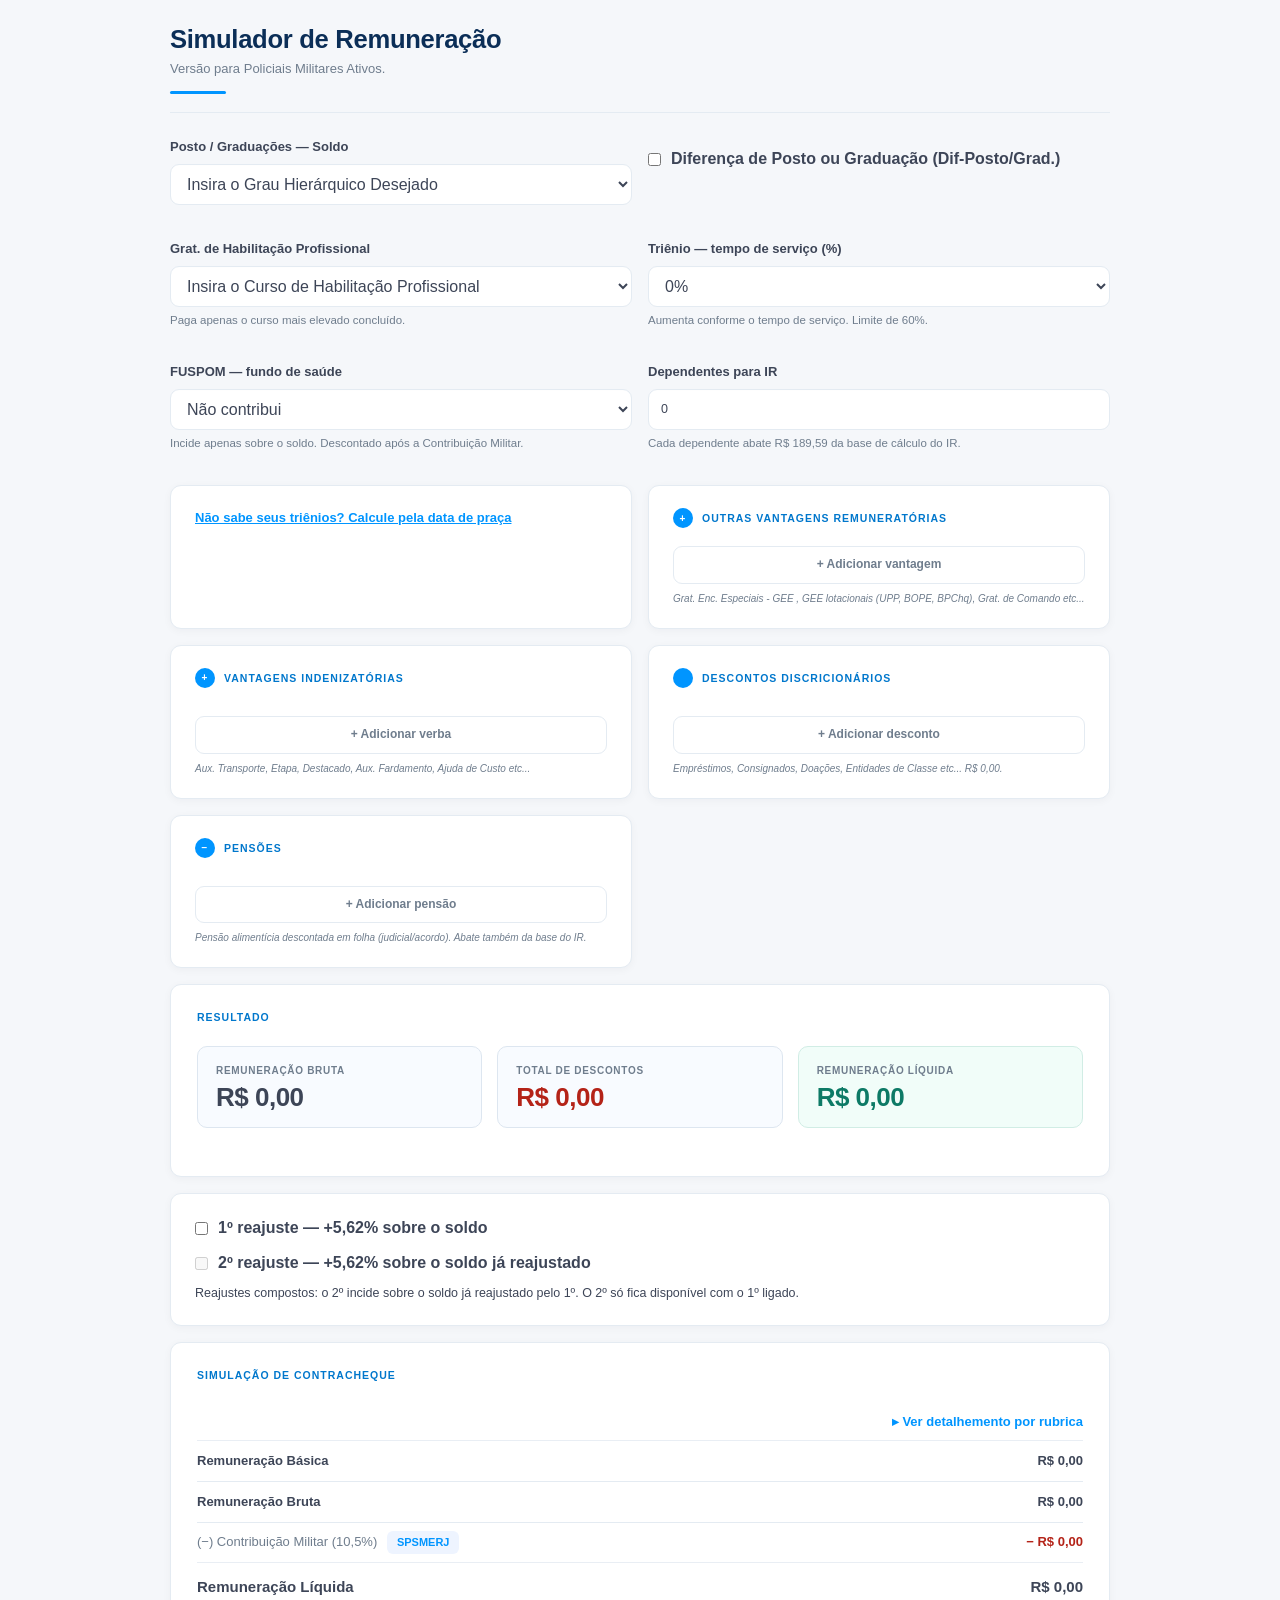
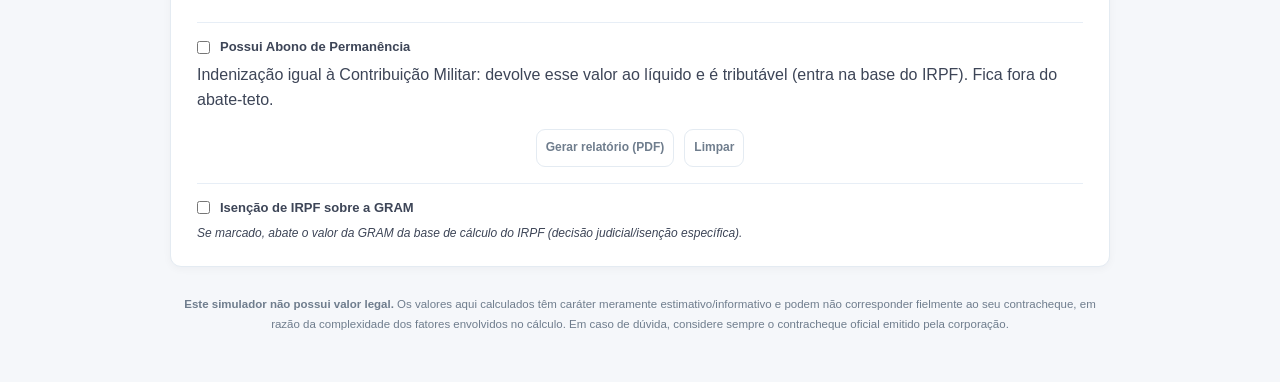
==== index.html @ 56e8c1b3 "Correções de robustez, restrição de patente por usuário, aviso legal e prévia de PDF - Termina a ise" ====
<!DOCTYPE html>
<html lang="pt-BR">

<head>
  <meta charset="UTF-8">
  <meta name="viewport" content="width=device-width, initial-scale=1.0">
  <link rel="stylesheet" href="calculadora_pmerj.css">
  <title>Simulador de Remuneração</title>
  <script src="calculadora_pmerj_v6.js" defer></script>
</head>

<body>
  <div class="wrap">
    <header>
      <div class="header-text">
        <div class="brasao"></div>
        <h1>Simulador de Remuneração</h1>
        <p>Versão para Policiais Militares Ativos.</p>
      </div>
    </header>
    <!-- ====================== CHAVES DE REAJUSTE ====================== -->
    <!-- Reajustes compostos sobre o soldo (no JS). Afetam todas as rubricas,
       pois todas derivam do soldo.
       1º = +5,62% | 2º = +5,62% sobre o já reajustado.
       Acumulado: 1,0562 × 1,0562 = 1,11556 -> +11,56%. -->
    <div class="card" style="margin-bottom:16px;">
      <label for="reajuste"
        style="display:flex; align-items:center; gap:10px; font-weight:700; cursor:pointer; margin:0;">
        <input type="checkbox" id="reajuste">
        1º reajuste — +5,62% sobre o soldo
      </label>
      <label for="reajuste2"
        style="display:flex; align-items:center; gap:10px; font-weight:700; cursor:pointer; margin:10px 0 0;">
        <input type="checkbox" id="reajuste2" disabled>
        2º reajuste — +5,62% sobre o soldo já reajustado
      </label>
      <div class="hint" style="margin-top:8px; font-size: 12.5px">Reajustes compostos: o 2º incide sobre o soldo já reajustado pelo 1º. O
        2º só fica disponível com o 1º ligado.</div>
    </div>


    <div class="grid">


      <!-- ============ CARD 1 — POSTO / GRADUAÇÃO (DEFINIDO) ============ -->
      <div class="field">
        <label for="posto">Posto / Graduações — Soldo</label>
        <select id="posto">

          <option value="3270.73" data-gret="192.5"> Cel PM </option>
          <option value="2943.65" data-gret="192.5">Ten Cel PM </option>
          <option value="2649.28" data-gret="192.5">Maj PM </option>
          <option value="2384.35" data-gret="150">Cap PM </option>
          <option value="2145.60" data-gret="150">1º Ten PM </option>
          <option value="1929.73" data-gret="150">2º Ten PM </option>
          <option value="1736.76" data-gret="150">Asp Of PM </option>
          <option value="1141.49" data-gret="122.5">Cad PM </option>
          <option value="1736.76" data-gret="150">Sub Ten PM</option>
          <option value="1596.12" data-gret="150">1º Sgt PM </option>
          <option value="1448.94" data-gret="150">2º Sgt PM </option>
          <option value="1318.11" data-gret="150">3º Sgt PM </option>
          <option value="1141.49" data-gret="150">Cb PM </option>
          <option value="991.03" data-gret="150">Sd PM </option>
          <option value="817.67" data-gret="122.5">Aluno CFP </option>
          <option value="0" selected> Insira o Grau Hierárquico Desejado </option>
        </select>
      </div>

      <!-- GHP — Gratificação de Habilitação Profissional
           Quem escolhe é o usuário (curso mais elevado concluído).
           value = % sobre o soldo  |  cálculo no JS: soldo * value / 100 -> LINHA no resultado -->

      <div class="field">
        <label for="habilitacao"> Grat. de Habilitação Profissional </label>
        <select name="" id="habilitacao">
          <option value="160">160% - CCEM — Curso de Comando e Estado-Maior</option>
          <option value="110">110% - CAO / CAS — Curso de Aperfeiçoamento de Oficiais / Sargentos</option>
          <option value="85">85% - CE - Curso de Especialização ou Equivalente</option>
          <option value="80">80% - CFO / CFS — Curso de Formação de Oficiais / Sargentos</option>
          <option value="75">75% - CFP — Curso de Formação de Praça</option>
          <option value="0" selected> Insira o Curso de Habilitação Profissional </option>
        </select>
        <div class="hint">Paga apenas o curso mais elevado concluído.</div>
      </div>
      <!-- ============ CARD AUXILIAR — TRIÊNIOS PELA DATA DE PRAÇA ============ -->
      <!-- Helper: usuário informa a data de praça; o JS conta os triênios.
         triênios = Math.floor( (hoje - data_praca) em dias / 1095 )   (1095 = 3 anos, sem bissexto)
         percentual = (a confirmar) 1º triênio 10%, +5% por triênio, teto 60%
         comportamento ao calcular: preencher #trienio automaticamente OU só informar? (a confirmar)
         Nota de estilo: input[type=date] não está no CSS compartilhado (que só cobre number/select),
         então pode aparecer com visual padrão do navegador — ajuste de estilo fica para depois. -->
      <div class="field">
        <label for="trienio">Triênio — tempo de serviço (%)</label>
        <select id="trienio">
          <option value="0" selected>0%</option>
          <option value="10">10%</option>
          <option value="15">15%</option>
          <option value="20">20%</option>
          <option value="25">25%</option>
          <option value="30">30%</option>
          <option value="35">35%</option>
          <option value="40">40%</option>
          <option value="45">45%</option>
          <option value="50">50%</option>
          <option value="55">55%</option>
          <option value="60">60%</option>
        </select>
        <div class="hint">Aumenta conforme o tempo de serviço. Limite de 60%.</div>
      </div>

      <!-- Card recolhível (<details>): nasce fechado para dar mais respiro à página;
         clicar no <summary> expande. Os id internos não mudaram. -->
      <!-- FUSPOM — fundo de saúde (escolhido pelo usuário). DESCONTO.
           value = % | base = SOMENTE o soldo
           cálculo no JS: soldo * value / 100 -> LINHA de desconto (após Contrib. Militar) -->
      <div class="field">
        <label for="fuspom">FUSPOM — fundo de saúde</label>
        <select id="fuspom">
          <option value="0" selected>Não contribui</option>
          <option value="10">10%</option>
          <option value="11">11%</option>
          <option value="12">12%</option>
          <option value="13">13%</option>
          <option value="14">14%</option>
          <option value="15">15%</option>
          <option value="16">16%</option>
          <option value="17">17%</option>
          <option value="18">18%</option>
        </select>
        <div class="hint">Incide apenas sobre o soldo. Descontado após a Contribuição Militar.</div>
      </div>

      <!-- DEPENDENTES (IR) — controle próprio, perto do FUSPOM.
           Cada dependente abate R$ 189,59 do Rendimento Tributável. -->
      <div class="field">
        <label for="dependentes">Dependentes para IR</label>
        <input type="number" id="dependentes" value="0" min="0" step="1" inputmode="numeric">
        <div class="hint">Cada dependente abate R$ 189,59 da base de cálculo do IR.</div>
      </div>


      <!-- CALCULANDO OS TRIENIOS ATRAVÉS DA DATA DE PRAÇA . -->
      <!-- ------------------------------------------------------ -->
      <!-- ------------------------------------------------------ -->

      <details class="card">
        <summary style="cursor:pointer; color:var(--acento); font-weight:800; font-size:13px; text-decoration: underline">Não sabe seus triênios?
          Calcule pela data de praça</summary>
        <div style="margin-top:18px;">
          <div class="field">
            <label for="data-praca"> Data de praça: </label>
            <input type="date" id="data-praca"> <span class="hint" style="flex:1;">mês / dia / ano</span>
            <div class="hint"> Data de Ingresso na corporação.</div>
          </div>

          <button type="button" class="cen-btn" id="btn-trienios" style="width:100%; margin-bottom:18px;">Calcular
            triênios</button>
          <div class="field">
            <label>Resultado</label>
            <div class="slider-row">
              <span class="hint" style="flex:1;">Triênios completos / Percentual sugerido</span>
              <span class="slider-val" id="trienios-count">—</span>
              <span class="slider-val" id="trienios-pct">—</span>
            </div>
          </div>
        </div>
      </details>

      <!-- ============ CARD — OUTRAS VANTAGENS REMUNERATÓRIAS (até 5) ============ -->
      <!-- TRIBUTÁVEIS: somam à Rem. Básica para formar a Rem. Bruta. -->

      <div class="card">
        <h2><span class="num">+</span> Outras vantagens remuneratórias</h2>
        <div id="vant-lista"><!-- campos adicionados aqui (máx. 5) --></div>
        <button type="button" class="cen-btn" id="btn-add-vant" style="width:100%;">+ Adicionar vantagem
        </button>
        <div class="hint hint-exp"> Grat. Enc. Especiais - GEE , GEE lotacionais (UPP, BOPE, BPChq), Grat. de Comando
          etc...</div>
      </div>


      <!-- ============ CARD — VERBAS INDENIZATÓRIAS (até 5) ============ -->
      <!-- NÃO TRIBUTÁVEIS: entram na Rem. Bruta, mas saem do Rendimento Tributável. -->
      <div class="card">
        <h2><span class="num">+</span> Vantagens Indenizatórias</h2>
        <div id="vind-lista"><!-- campos (máx. 5) --></div>
        <button type="button" class="cen-btn" id="btn-add-vind" style="width:100%; margin-top:10px;">+ Adicionar
          verba</button>

        <div class="hint hint-exp"> Aux. Transporte, Etapa, Destacado, Aux. Fardamento, Ajuda de Custo etc...</div>
      </div>

      <!-- ============ CARD — DESCONTOS DISCRICIONÁRIOS (até 5) ============ -->
      <!-- O usuário adiciona campos (máx. 5). Cada um é um valor livre em R$.
         A SOMA de todos é limitada a 40% da Remuneração Básica (teto dinâmico).
         No JS: somaDisc = soma dos campos; desconto = min(somaDisc, 40% Rem.Básica).
         Campos criados/removidos dinamicamente; o cálculo lê todos pela classe .desc-disc-input. -->
      <div class="card">
        <h2><span class="num"></span> Descontos discricionários</h2>
        <div id="desc-disc-lista"><!-- campos adicionados aqui (máx. 5) --></div>
        <button type="button" class="cen-btn" id="btn-add-desc" style="width:100%; margin-top: 10px;">+ Adicionar
          desconto</button>
        <div class="hint hint-exp"> Empréstimos, Consignados, Doações, Entidades de Classe etc... <span
            id="desc-disc-max">R$ 0,00</span>.
        </div>
        <div class="hint" id="desc-disc-aviso" style="display:none; color:var(--vermelho); font-weight:600;">Soma
          acima
          do limite — considerado o máximo permitido.</div>
      </div>

      <!-- ============ CARD — PENSÕES (até 5) ============ -->
      <!-- Desconto. Reduz o líquido E abate da Base de Cálculo do IR.
           Campos dinâmicos lidos pela classe .pensao-input. -->
      <div class="card">
        <h2><span class="num">−</span> Pensões</h2>
        <div id="pensao-lista"><!-- campos adicionados aqui (máx. 5) --></div>
        <button type="button" class="cen-btn" id="btn-add-pensao" style="width:100%; margin-top:10px;">+ Adicionar
          pensão</button>
        <div class="hint hint-exp" style="margin-top:8px;">Pensão alimentícia descontada em folha (judicial/acordo).
          Abate também da base do IR.</div>
      </div>

      <!-- ============ CARD DE RESULTADO ============ -->
      <div class="card result-card">
        <h2> Resultado </h2>
        <div class="big-nums">
          <div class="big-num">
            <div class="lbl">Remuneração Bruta</div>
            <div class="val" id="r-rem-bruta">R$&nbsp;0,00</div>
          </div>
          <div class="big-num">
            <div class="lbl">Total de descontos</div>
            <div class="val" id="r-desc" style="color: var(--vermelho);">R$&nbsp;0,00</div>
          </div>
          <div class="big-num destaque">
            <div class="lbl">Remuneração Líquida</div>
            <div class="val" id="r-liquido">R$&nbsp;0,00</div>
          </div>
        </div>


      </div>

      <!-- DETALHAMENTO (table.breakdown) — "contracheque": rubricas e valores.
           Descontos, auxílios e líquido entram aqui nas próximas etapas. -->
      <div class="card result-card">
        <h2> Simulação de Contracheque </h2>
        <table class="breakdown">
          <tbody>
            <tr id="comp-toggle" style="cursor:pointer;">
              <td colspan="2" class="lbl-cell" style="color:var(--acento); font-weight:700;">
                <span id="comp-arrow">▸</span> Ver detalhemento por rubrica
              </td>
            </tr>
            <tr class="comp-row" style="display:none;">
              <td class="lbl-cell">Soldo base</td>
              <td id="t-soldo">R$&nbsp;0,00</td>
            </tr>
            <tr class="comp-row" style="display:none;">
              <td class="lbl-cell">GRET (<span id="t-gret-p">150</span>%)</td>
              <td class="pos" id="t-gret">+ R$&nbsp;0,00</td>
            </tr>
            <tr class="comp-row" style="display:none;">
              <td class="lbl-cell">GHP — Habilitação (<span id="t-ghp-p">75</span>%)</td>
              <td class="pos" id="t-ghp">+ R$&nbsp;0,00</td>
            </tr>
            <tr class="comp-row" style="display:none;">
              <td class="lbl-cell">GRAM — Risco (62,5%)</td>
              <td class="pos" id="t-gram">+ R$&nbsp;0,00</td>
            </tr>
            <tr class="comp-row" style="display:none;">
              <td class="lbl-cell">Triênio (<span id="t-tri-p">0</span>%)</td>
              <td class="pos" id="t-trienio">+ R$&nbsp;0,00</td>
            </tr>



            <tr class="subtotal">
              <td>Remuneração Básica</td>
              <td id="t-rem-basica">R$&nbsp;0,00</td>
            </tr>
            <tr>
              <td class="lbl-cell">(+) Outras vantagens remuneratórias</td>
              <td class="pos" id="t-vant">+ R$&nbsp;0,00</td>
            </tr>
            <tr>
              <td class="lbl-cell">(+) Verbas indenizatórias <span class="badge-aux">não tributável</span></td>
              <td class="pos" id="t-vind">+ R$&nbsp;0,00</td>
            </tr>
            <tr class="subtotal">
              <td>Remuneração Bruta</td>
              <td id="t-rem-bruta">R$&nbsp;0,00</td>
            </tr>
            <tr>
              <td class="lbl-cell">(−) Contribuição Militar (10,5%) <span class="badge-aux"> SPSMERJ </span></td>
              <td class="neg" id="t-contrib">− R$&nbsp;0,00</td>
            </tr>
            <tr>
              <td class="lbl-cell">(−) Descontos discricionários <span class="badge-aux"></span>
              </td>
              <td class="neg" id="t-desc-disc">− R$&nbsp;0,00</td>
            </tr>
            <tr>
              <td class="lbl-cell">(−) Pensões <span class="badge-aux">judicial/acordo</span></td>
              <td class="neg" id="t-pensao">− R$&nbsp;0,00</td>
            </tr>
            <tr>
              <td class="lbl-cell">(−) Imposto de Renda Retido na Fonte <span class="badge-aux">simulação</span></td>
              <td class="neg" id="t-irrf">− R$&nbsp;0,00</td>
            </tr>
            <tr class="final">
              <td>Remuneração Líquida</td>
              <td id="t-liquido">R$&nbsp;0,00</td>
            </tr>
          </tbody>
        </table>
      </div>
    </div>
    <!-- Rodapé informativo / aviso -->
    <p class="footer-note"><strong>Este simulador não possui valor legal.</strong> Os valores aqui calculados têm
      caráter meramente estimativo/informativo e podem não corresponder fielmente ao seu contracheque, em razão da
      complexidade dos fatores envolvidos no cálculo. Em caso de dúvida, considere sempre o contracheque oficial
      emitido pela corporação.</p>
</body>

</html>
---- calculadora_pmerj.css ----
:root {
    --page-bg: #f5f7fa;
    --surface: #ffffff;
    --surface-soft: #f0f3f8;
    --surface-muted: #f8fafc;
    --text: #3d4557;
    --text-soft: #6f7d8d;
    --border: #e4ebf2;
        --primary: #0095FF;
    --primary-strong: #0077CC;
    /* Azul-marinho escuro do título/menu do site — usado nos cabeçalhos das páginas */
    --heading: #0b2e57;
    --heading-veterano: #7a1420;
    --success: #0d7a66;
    --danger: #b42318;
    --vermelho: #b42318;
    --acento: var(--primary);
    --borda: var(--border);
    --texto: var(--text);
    --fundo: var(--page-bg);
    --shadow-soft: 0 2px 8px rgba(15, 23, 42, 0.04);
    --shadow-active: 0 6px 16px rgba(30, 136, 229, 0.1);
    --radius-card: 11px;
    --radius-icon: 15px;
    --transition: all 0.2s cubic-bezier(0.4, 0, 0.2, 1);
  }

  * { margin: 0; padding: 0; box-sizing: border-box; }
  body {
    font-family: -apple-system, 'Segoe UI', 'Roboto', 'Helvetica Neue', sans-serif;
    background: var(--page-bg);
    color: var(--text);
    line-height: 1.55;
    padding: 24px 16px 48px;
    min-height: 100vh;
  }
  .veteranos {
    background: var(--page-bg);
  }
  .wrap { max-width: 940px; margin: 0 auto; }
  .header-text {
    position: relative;
    z-index: 1;
  }
  header {
    background: transparent;
    color: var(--heading);
    border-radius: 0;
    padding: 0 0 18px;
    margin-bottom: 24px;
    box-shadow: none;
    position: relative;
    border: none;
    border-bottom: 1px solid var(--border);
  }
  /* Página de veteranos: mesmo padrão, com um leve tom vinho no título/risco
     para diferenciar de "ativos" (sem recriar o banner grande) */
  .veterano {
    background: transparent;
  }
  .veterano h1 { color: var(--heading-veterano); }
  .veterano .header-text::after { background: var(--heading-veterano); }
  .brasao {
    display: none;
  }
  .header-text {
    position: relative;
    z-index: 1;
    display: flex;
    flex-direction: column;
    align-items: flex-start;
    gap: 4px;
  }
  .header-text::after {
    content: "";
    display: block;
    width: 56px;
    height: 3px;
    background: var(--primary);
    border-radius: 2px;
    margin-top: 8px;
    order: 3;
  }
  header h1 { font-size: clamp(1.55rem, 2vw, 2.1rem); font-weight: 800; letter-spacing: -0.3px; margin: 0; line-height: 1.2; color: var(--heading); }
  header p { font-size: 13px; color: var(--text-soft); opacity: 1; margin: 0; }
  .grid { display: grid; grid-template-columns: 1fr 1fr; gap: 16px; }
  .field,
  .card,
  details.card {
    min-width: 0;
  }
  @media (max-width: 720px) {
    body { padding: 20px 12px 40px; }
    .wrap { max-width: 100%; }
    .grid { grid-template-columns: 1fr; gap: 14px; }
    header { padding: 0 0 16px; margin-bottom: 20px; }
    .card { padding: 20px 18px; }
    .big-nums { grid-template-columns: 1fr; gap: 12px; }
    .field label,
    .field .hint,
    .card h2,
    select,
    input,
    button,
    summary,
    .money-row input {
      word-break: break-word;
      overflow-wrap: anywhere;
    }
  }
  @media (max-width: 480px) {
    body { padding: 16px 10px 32px; }
    .wrap { max-width: 100%; }
    header { padding: 0 0 14px; }
    .card { padding: 18px 14px; }
    .result-card { padding: 20px 16px; }
    .big-num .val { font-size: 20px; }
    .grid { gap: 12px; }
    .field { margin-bottom: 16px; }
    .slider-row { gap: 8px; }
    .slider-val { min-width: 42px; font-size: 13px; }
    .cen-btn { padding: 11px 8px; }
  }
  .card {
    background: var(--surface);
    border: 1px solid var(--border);
    border-radius: var(--radius-card);
    padding: 22px 24px;
    box-shadow: var(--shadow-soft);
    transition: var(--transition);
  }

  .card:hover {
    box-shadow: 0 6px 16px rgba(30, 136, 229, 0.06);
    border-color: rgba(30, 136, 229, 0.15);
  }

  .card h2 {
    font-size: 10.5px;
    text-transform: uppercase;
    letter-spacing: 1px;
    color: var(--primary-strong);
    font-weight: 800;
    margin-bottom: 18px;
    display: flex;
    align-items: center;
    gap: 9px;
  }
  .card h2 .num {
    background: var(--primary);
    color: #fff;
    width: 20px;
    height: 20px;
    border-radius: 50%;
    display: inline-flex;
    align-items: center;
    justify-content: center;
    font-size: 10px;
    font-weight: 800;
    flex-shrink: 0;
  }
  .hint-exp{
    font-size: 10px;
    font-style: italic;
    color: var(--text-soft);
    margin-top: 8px;
    line-height: 1.4;
  }
  .field { margin-bottom: 18px; }
  .field:last-child { margin-bottom: 0; }
  .field label { display: block; font-size: 13px; font-weight: 600; color: var(--text); margin-bottom: 7px; }
  .field .hint { font-size: 11.5px; color: var(--text-soft); font-weight: 400; margin-top: 5px; line-height: 1.4; }
  .classes { display: flex; flex-direction: column; gap: 8px; }
  .classe-opt {
    border: 1px solid var(--border);
    border-radius: 10px;
    padding: 12px 14px;
    cursor: pointer;
    display: flex;
    justify-content: space-between;
    align-items: center;
    transition: var(--transition);
    background: var(--surface-soft);
  }
  .classe-opt:hover { border-color: var(--primary); transform: translateY(-1px); box-shadow: 0 2px 8px rgba(30, 136, 229, 0.06); }
  .classe-opt.sel { border-color: var(--primary); background: #eef4ff; box-shadow: 0 2px 8px rgba(30, 136, 229, 0.08); }
  .classe-opt .nome { font-size: 13px; font-weight: 700; color: var(--text); }
  .classe-opt .val { font-size: 13px; color: var(--text-soft); font-variant-numeric: tabular-nums; }
  .classe-opt.sel .val { color: var(--primary); font-weight: 700; }
  .slider-row { display: flex; align-items: center; gap: 14px; }
  input[type=range] { flex: 1; accent-color: var(--primary); height: 4px; cursor: pointer; }
  .slider-val {
    min-width: 56px;
    text-align: center;
    font-size: 15px;
    font-weight: 800;
    color: var(--primary-strong);
    font-variant-numeric: tabular-nums;
    background: #eef4ff;
    border-radius: 8px;
    padding: 5px 0;
    letter-spacing: -0.2px;
  }
  input[type=number], select, input[type=date] {
    width: 100%;
    padding: 10px 12px;
    border: 1px solid var(--border);
    border-radius: 9px;
    font-size: 12.5px;
    font-family: inherit;
    background: #fff;
    color: var(--text);
    transition: var(--transition);
    box-shadow: inset 0 0.5px 1px rgba(15, 23, 42, 0.01);
    line-height: 1.5;
  }
  input[type=number]:focus, select:focus, input[type=date]:focus {
    outline: none;
    border-color: var(--primary);
    box-shadow: 0 0 0 2.5px rgba(30, 136, 229, 0.06);
  }
  input, select, button, summary {
    font: inherit;
  }
  summary {
    list-style: none;
  }
  summary::-webkit-details-marker {
    display: none;
  }
  .result-card {
    grid-column: 1 / -1;
    background: var(--surface);
    color: var(--text);
    border: 1px solid var(--border);
    box-shadow: var(--shadow-soft);
    padding: 24px 26px;
    border-radius: var(--radius-card);
  }
  .result-card h2 { color: var(--primary-strong); margin-bottom: 20px; }
  .big-nums { display: grid; grid-template-columns: 1fr 1fr 1fr; gap: 15px; margin-bottom: 24px; }
  @media (max-width: 720px) { .big-nums { grid-template-columns: 1fr; gap: 12px; } }
  .big-num { background: #f8fbff; border: 1px solid #dde6f0; border-radius: 10px; padding: 16px 18px; }
  .big-num .lbl { font-size: 10px; text-transform: uppercase; letter-spacing: 0.7px; color: var(--text-soft); margin-bottom: 6px; font-weight: 600; }
  .big-num .val { font-size: 26px; font-weight: 800; font-variant-numeric: tabular-nums; letter-spacing: -0.5px; color: var(--text); line-height: 1.05; }
  .big-num.destaque { background: #f1fdf9; border-color: #d1ede5; }
  .big-num.destaque .val { color: var(--success); }
  table.breakdown { width: 100%; border-collapse: collapse; font-size: 13px; }
  table.breakdown td { padding: 8px 0; border-bottom: 1px solid #e9eef4; font-variant-numeric: tabular-nums; color: var(--text); }
  table.breakdown td:last-child { text-align: right; font-weight: 700; }
  table.breakdown td.lbl-cell { color: var(--text-soft); font-weight: 500; }
  table.breakdown tr.subtotal td { font-weight: 800; border-bottom: 1.5px solid var(--border); padding-top: 10px; padding-bottom: 10px; }
  table.breakdown tr.final td { border-bottom: none; padding-top: 12px; font-size: 15px; font-weight: 800; }
  table.breakdown .pos { color: var(--success); font-weight: 700; }
  table.breakdown .neg { color: var(--danger); font-weight: 700; }
  .nota {
    background: #fafaf7;
    border: 1px solid #ebe5d5;
    border-left: 3px solid #d4a72c;
    border-radius: 9px;
    padding: 12px 14px;
    font-size: 12px;
    color: #6b5910;
    line-height: 1.5;
    margin-top: 16px;
  }
  .footer-note { text-align: center; font-size: 11.5px; color: var(--text-soft); margin-top: 28px; line-height: 1.7; }
  .badge-aux { display:inline-block; font-size:11px; background:#eef4ff; color:var(--primary); padding:3px 10px; border-radius:6px; margin-left:6px; vertical-align:middle; font-weight: 600; }
  .cenarios { display: flex; gap: 8px; }
  .cen-btn {
    flex: 1; padding: 10px 9px; border: 1px solid var(--border); border-radius: 9px;
    background: #fff; color: var(--text-soft); font-size: 12px; font-weight: 700;
    cursor: pointer; font-family: inherit; transition: var(--transition); line-height: 1.3;
  }
  .cen-btn:hover {
    border-color: var(--primary);
    color: var(--primary);
    box-shadow: 0 2px 6px rgba(30, 136, 229, 0.06);
    background: #f9fbff;
  }
  .cen-btn.sel { border-color: var(--primary); background: #eef4ff; color: var(--primary); box-shadow: 0 2px 6px rgba(30, 136, 229, 0.06); }
  .section-title {
    margin: 20px 0 14px;
    padding-top: 16px;
    border-top: 1px solid #e9eef4;
    font-size: 10.5px;
    text-transform: uppercase;
    letter-spacing: 0.8px;
    color: var(--primary);
    font-weight: 800;
  }
  .money-row {
    display: grid;
    grid-template-columns: auto 1fr;
    align-items: center;
    border: 1px solid var(--border);
    border-radius: 9px;
    background: var(--surface-soft);
    overflow: hidden;
    transition: border-color 0.15s, box-shadow 0.15s, background 0.15s;
  }
  .money-row:focus-within {
    border-color: var(--primary);
    background: #fff;
    box-shadow: 0 0 0 2px rgba(30, 136, 229, 0.06);
  }
  .money-prefix {
    height: 100%;
    min-width: 44px;
    display: inline-flex;
    align-items: center;
    justify-content: center;
    border-right: 1px solid var(--border);
    color: var(--text-soft);
    font-size: 12.5px;
    font-weight: 800;
    background: #f0f4f9;
  }
  .money-row input {
    width: 100%;
    border: none;
    border-radius: 0;
    background: transparent;
    padding: 11px 14px;
    font-size: 14px;
    font-weight: 800;
    color: var(--text);
    font-variant-numeric: tabular-nums;
    letter-spacing: -0.2px;
  }
  .money-row input:focus { outline: none; box-shadow: none; }
  .aux-grid { display: grid; grid-template-columns: 1fr 1fr; gap: 12px; }
  @media (max-width: 720px) {
    .aux-grid { grid-template-columns: 1fr; }
  }
  .diff-panel {
    display: flex; justify-content: space-between; align-items: center;
    background: #f3f8ff; border: 1px solid #dbe5f0;
    border-radius: 10px; padding: 14px 18px; margin-bottom: 20px;
  }
  @media (max-width: 480px) {
    .diff-panel {
      display: grid;
      grid-template-columns: 1fr;
      gap: 10px;
      text-align: left;
    }
    .diff-right { text-align: left; }
  }
  .diff-panel.zero { background: #f5f7fb; border-color: #d8e0ea; }
  .diff-lbl { display: block; font-size: 11px; text-transform: uppercase; letter-spacing: 0.6px; color: var(--text-soft); font-weight: 600; }
  .diff-sub { display: block; font-size: 12px; color: var(--text-soft); margin-top: 2px; }
  .diff-right { text-align: right; }
  .diff-val { display: block; font-size: 22px; font-weight: 800; color: var(--success); font-variant-numeric: tabular-nums; letter-spacing: -0.3px; }
  .diff-panel.zero .diff-val { color: var(--text-soft); }
  .diff-pct { display: block; font-size: 12px; font-weight: 700; color: var(--success); opacity: 0.85; }
  .diff-panel.zero .diff-pct { color: var(--text-soft); }
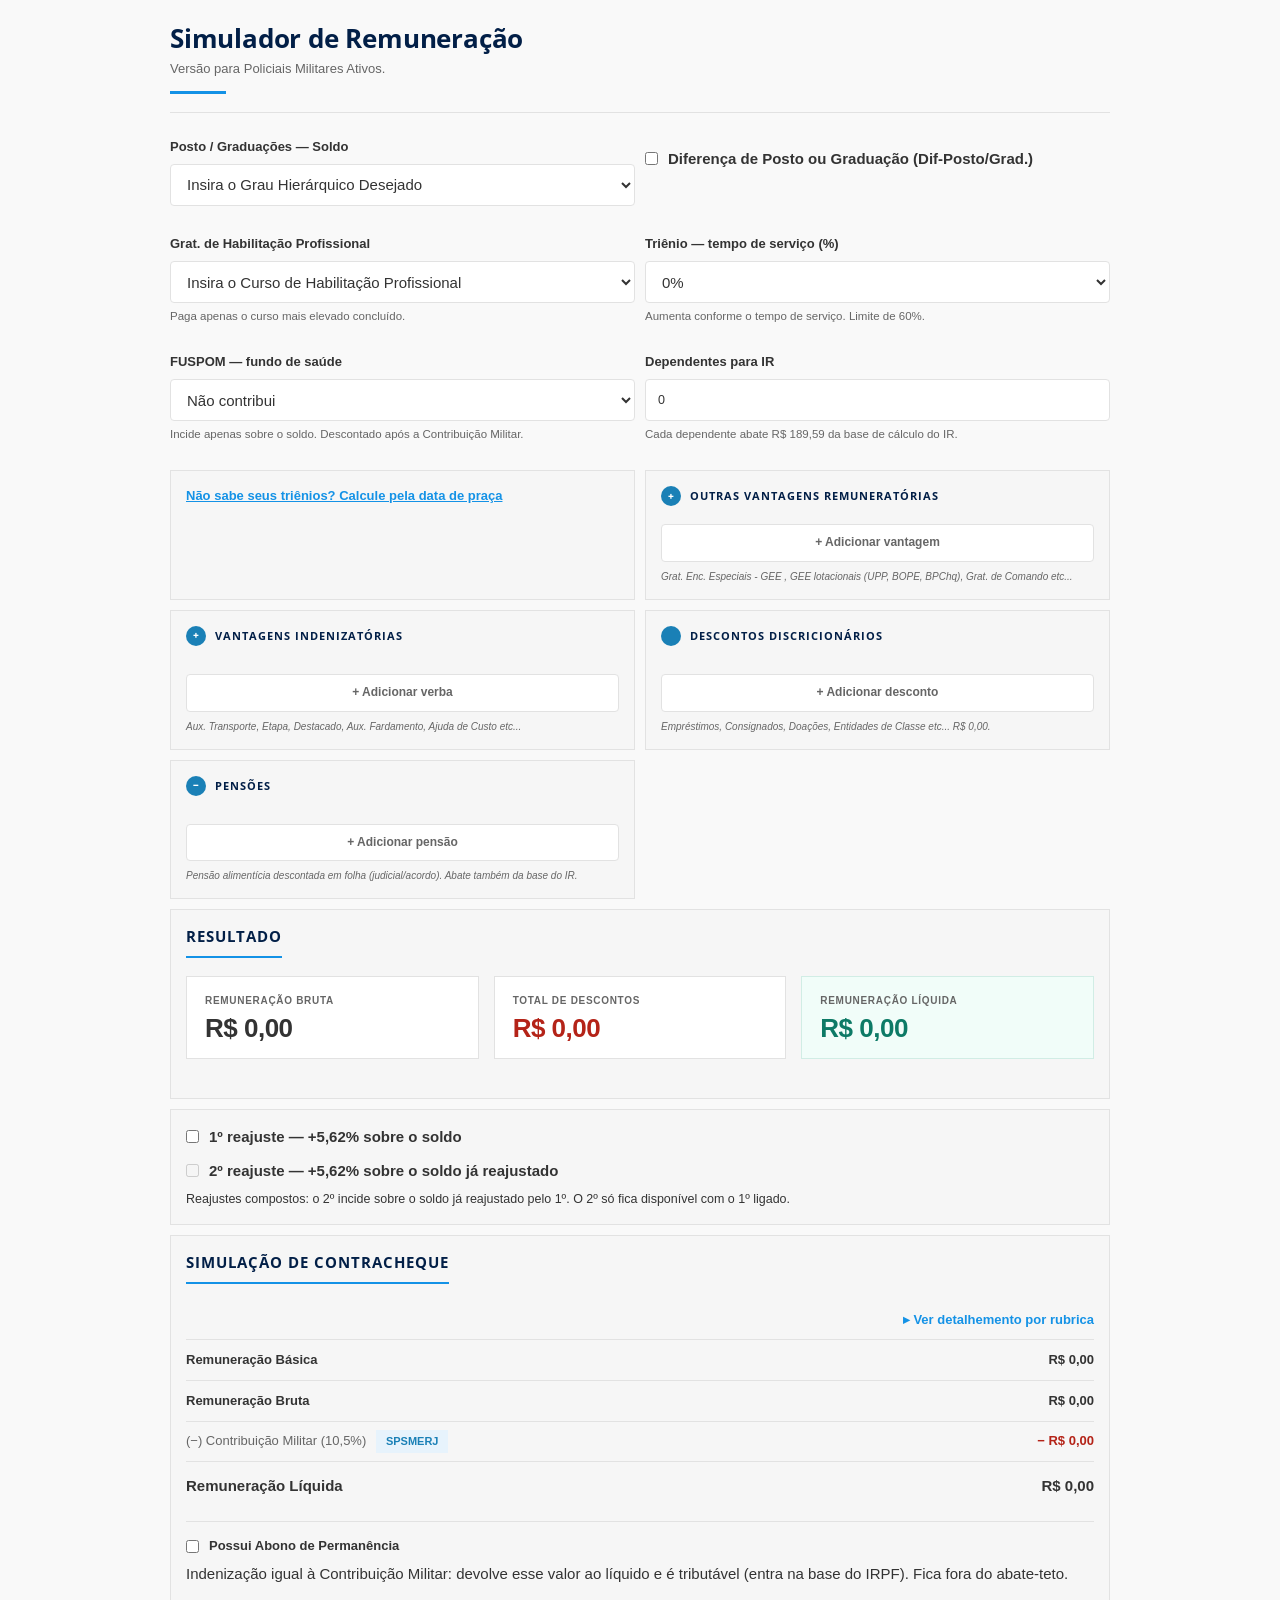
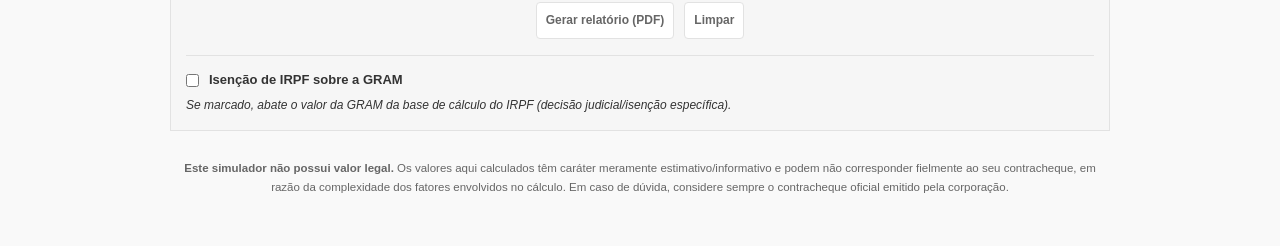
==== commit 37868d7a: "Alinha o visual da calculadora ao sistema de design do site institucional - Paleta: azul primario #1" ====
--- a/index.html
+++ b/index.html
@@ -4,6 +4,9 @@
 <head>
   <meta charset="UTF-8">
   <meta name="viewport" content="width=device-width, initial-scale=1.0">
+  <link rel="preconnect" href="https://fonts.googleapis.com">
+  <link rel="preconnect" href="https://fonts.gstatic.com" crossorigin>
+  <link rel="stylesheet" href="https://fonts.googleapis.com/css2?family=Open+Sans:wght@400;600;700&display=swap">
   <link rel="stylesheet" href="calculadora_pmerj.css">
   <title>Simulador de Remuneração</title>
   <script src="calculadora_pmerj_v6.js" defer></script>
--- a/calculadora_pmerj.css
+++ b/calculadora_pmerj.css
@@ -1,33 +1,41 @@
+@import url('https://fonts.googleapis.com/css2?family=Open+Sans:wght@400;600;700&display=swap');
+
 :root {
-    --page-bg: #f5f7fa;
-    --surface: #ffffff;
-    --surface-soft: #f0f3f8;
-    --surface-muted: #f8fafc;
-    --text: #3d4557;
-    --text-soft: #6f7d8d;
-    --border: #e4ebf2;
-        --primary: #0095FF;
-    --primary-strong: #0077CC;
-    /* Azul-marinho escuro do título/menu do site — usado nos cabeçalhos das páginas */
-    --heading: #0b2e57;
+    /* ===== Paleta alinhada ao site institucional (WordPress + Avada) ===== */
+    --page-bg: #f9f9f9;          /* fundo de seção do site */
+    --surface: #f6f6f6;          /* fundo dos cards (.status0 do site) — plano, sem sombra */
+    --surface-soft: #f2efef;     /* tom auxiliar do site */
+    --surface-muted: #f9f9f9;
+    --text: #333333;             /* corpo de texto do site */
+    --text-soft: #666666;
+    --border: #e2e2e2;
+    --primary: #1492E6;          /* azul primário (nav/cabeçalho do site) */
+    --primary-strong: #1A80B6;   /* azul secundário/acento (círculos de ícone) */
+    /* Azul-marinho escuro dos títulos e do link "Acessar sistema" do site */
+    --heading: #021F47;
     --heading-veterano: #7a1420;
     --success: #0d7a66;
     --danger: #b42318;
     --vermelho: #b42318;
+    --tint: #e7f3fc;             /* leve tom do azul primário para realces */
     --acento: var(--primary);
     --borda: var(--border);
     --texto: var(--text);
     --fundo: var(--page-bg);
-    --shadow-soft: 0 2px 8px rgba(15, 23, 42, 0.04);
-    --shadow-active: 0 6px 16px rgba(30, 136, 229, 0.1);
-    --radius-card: 11px;
-    --radius-icon: 15px;
+    --shadow-soft: none;
+    --shadow-active: none;
+    --radius-card: 0;            /* estética "flat/boxy" do site: sem cantos arredondados */
+    --radius-icon: 0;
+    --radius-input: 4px;         /* inputs Bootstrap do site mantêm ~4px */
     --transition: all 0.2s cubic-bezier(0.4, 0, 0.2, 1);
+    --font-heading: 'Open Sans', -apple-system, 'Segoe UI', 'Roboto', 'Helvetica Neue', Arial, sans-serif;
+    --font-body: -apple-system, 'Segoe UI', 'Roboto', 'Helvetica Neue', Arial, sans-serif;
   }
 
   * { margin: 0; padding: 0; box-sizing: border-box; }
   body {
-    font-family: -apple-system, 'Segoe UI', 'Roboto', 'Helvetica Neue', sans-serif;
+    font-family: var(--font-body);
+    font-size: 15px;
     background: var(--page-bg);
     color: var(--text);
     line-height: 1.55;
@@ -77,13 +85,21 @@
     width: 56px;
     height: 3px;
     background: var(--primary);
-    border-radius: 2px;
+    border-radius: 0;
     margin-top: 8px;
     order: 3;
   }
-  header h1 { font-size: clamp(1.55rem, 2vw, 2.1rem); font-weight: 800; letter-spacing: -0.3px; margin: 0; line-height: 1.2; color: var(--heading); }
+  header h1 {
+    font-family: var(--font-heading);
+    font-size: clamp(1.5rem, 2vw, 2rem);
+    font-weight: 700;
+    letter-spacing: -0.2px;
+    margin: 0;
+    line-height: 1.2;
+    color: var(--heading);
+  }
   header p { font-size: 13px; color: var(--text-soft); opacity: 1; margin: 0; }
-  .grid { display: grid; grid-template-columns: 1fr 1fr; gap: 16px; }
+  .grid { display: grid; grid-template-columns: 1fr 1fr; gap: 10px; }
   .field,
   .card,
   details.card {
@@ -92,10 +108,9 @@
   @media (max-width: 720px) {
     body { padding: 20px 12px 40px; }
     .wrap { max-width: 100%; }
-    .grid { grid-template-columns: 1fr; gap: 14px; }
+    .grid { grid-template-columns: 1fr; gap: 10px; }
     header { padding: 0 0 16px; margin-bottom: 20px; }
-    .card { padding: 20px 18px; }
-    .big-nums { grid-template-columns: 1fr; gap: 12px; }
+    .card { padding: 15px; }
     .field label,
     .field .hint,
     .card h2,
@@ -112,10 +127,10 @@
     body { padding: 16px 10px 32px; }
     .wrap { max-width: 100%; }
     header { padding: 0 0 14px; }
-    .card { padding: 18px 14px; }
-    .result-card { padding: 20px 16px; }
+    .card { padding: 14px; }
+    .result-card { padding: 15px; }
     .big-num .val { font-size: 20px; }
-    .grid { gap: 12px; }
+    .grid { gap: 10px; }
     .field { margin-bottom: 16px; }
     .slider-row { gap: 8px; }
     .slider-val { min-width: 42px; font-size: 13px; }
@@ -125,29 +140,30 @@
     background: var(--surface);
     border: 1px solid var(--border);
     border-radius: var(--radius-card);
-    padding: 22px 24px;
-    box-shadow: var(--shadow-soft);
+    padding: 15px;
+    box-shadow: none;
     transition: var(--transition);
   }
 
   .card:hover {
-    box-shadow: 0 6px 16px rgba(30, 136, 229, 0.06);
-    border-color: rgba(30, 136, 229, 0.15);
+    box-shadow: none;
+    border-color: var(--border);
   }
 
   .card h2 {
+    font-family: var(--font-heading);
     font-size: 10.5px;
     text-transform: uppercase;
     letter-spacing: 1px;
-    color: var(--primary-strong);
-    font-weight: 800;
+    color: var(--heading);
+    font-weight: 700;
     margin-bottom: 18px;
     display: flex;
     align-items: center;
     gap: 9px;
   }
   .card h2 .num {
-    background: var(--primary);
+    background: var(--primary-strong);
     color: #fff;
     width: 20px;
     height: 20px;
@@ -173,7 +189,7 @@
   .classes { display: flex; flex-direction: column; gap: 8px; }
   .classe-opt {
     border: 1px solid var(--border);
-    border-radius: 10px;
+    border-radius: var(--radius-input);
     padding: 12px 14px;
     cursor: pointer;
     display: flex;
@@ -182,8 +198,8 @@
     transition: var(--transition);
     background: var(--surface-soft);
   }
-  .classe-opt:hover { border-color: var(--primary); transform: translateY(-1px); box-shadow: 0 2px 8px rgba(30, 136, 229, 0.06); }
-  .classe-opt.sel { border-color: var(--primary); background: #eef4ff; box-shadow: 0 2px 8px rgba(30, 136, 229, 0.08); }
+  .classe-opt:hover { border-color: var(--primary); transform: translateY(-1px); box-shadow: 0 2px 8px rgba(20, 146, 230, 0.06); }
+  .classe-opt.sel { border-color: var(--primary); background: var(--tint); box-shadow: 0 2px 8px rgba(20, 146, 230, 0.08); }
   .classe-opt .nome { font-size: 13px; font-weight: 700; color: var(--text); }
   .classe-opt .val { font-size: 13px; color: var(--text-soft); font-variant-numeric: tabular-nums; }
   .classe-opt.sel .val { color: var(--primary); font-weight: 700; }
@@ -196,28 +212,29 @@
     font-weight: 800;
     color: var(--primary-strong);
     font-variant-numeric: tabular-nums;
-    background: #eef4ff;
-    border-radius: 8px;
+    background: var(--tint);
+    border-radius: var(--radius-input);
     padding: 5px 0;
     letter-spacing: -0.2px;
   }
-  input[type=number], select, input[type=date] {
+    input[type=number], select, input[type=date], input[type=text] {
     width: 100%;
+    height: 42px;
     padding: 10px 12px;
     border: 1px solid var(--border);
-    border-radius: 9px;
+    border-radius: var(--radius-input);
     font-size: 12.5px;
     font-family: inherit;
     background: #fff;
     color: var(--text);
     transition: var(--transition);
-    box-shadow: inset 0 0.5px 1px rgba(15, 23, 42, 0.01);
+    box-shadow: none;
     line-height: 1.5;
   }
-  input[type=number]:focus, select:focus, input[type=date]:focus {
+  input[type=number]:focus, select:focus, input[type=date]:focus, input[type=text]:focus {
     outline: none;
     border-color: var(--primary);
-    box-shadow: 0 0 0 2.5px rgba(30, 136, 229, 0.06);
+    box-shadow: 0 0 0 2.5px rgba(20, 146, 230, 0.2);
   }
   input, select, button, summary {
     font: inherit;
@@ -233,20 +250,31 @@
     background: var(--surface);
     color: var(--text);
     border: 1px solid var(--border);
-    box-shadow: var(--shadow-soft);
-    padding: 24px 26px;
+    box-shadow: none;
+    padding: 15px;
     border-radius: var(--radius-card);
   }
-  .result-card h2 { color: var(--primary-strong); margin-bottom: 20px; }
+  .result-card h2 {
+    font-family: var(--font-heading);
+    color: var(--heading);
+    font-size: 15px;
+    font-weight: 700;
+    text-transform: uppercase;
+    letter-spacing: 1px;
+    margin-bottom: 18px;
+    padding-bottom: 8px;
+    border-bottom: 2px solid var(--primary);
+    display: inline-block;
+  }
   .big-nums { display: grid; grid-template-columns: 1fr 1fr 1fr; gap: 15px; margin-bottom: 24px; }
   @media (max-width: 720px) { .big-nums { grid-template-columns: 1fr; gap: 12px; } }
-  .big-num { background: #f8fbff; border: 1px solid #dde6f0; border-radius: 10px; padding: 16px 18px; }
+  .big-num { background: #ffffff; border: 1px solid var(--border); border-radius: 0; padding: 16px 18px; }
   .big-num .lbl { font-size: 10px; text-transform: uppercase; letter-spacing: 0.7px; color: var(--text-soft); margin-bottom: 6px; font-weight: 600; }
   .big-num .val { font-size: 26px; font-weight: 800; font-variant-numeric: tabular-nums; letter-spacing: -0.5px; color: var(--text); line-height: 1.05; }
   .big-num.destaque { background: #f1fdf9; border-color: #d1ede5; }
   .big-num.destaque .val { color: var(--success); }
   table.breakdown { width: 100%; border-collapse: collapse; font-size: 13px; }
-  table.breakdown td { padding: 8px 0; border-bottom: 1px solid #e9eef4; font-variant-numeric: tabular-nums; color: var(--text); }
+  table.breakdown td { padding: 8px 0; border-bottom: 1px solid var(--border); font-variant-numeric: tabular-nums; color: var(--text); }
   table.breakdown td:last-child { text-align: right; font-weight: 700; }
   table.breakdown td.lbl-cell { color: var(--text-soft); font-weight: 500; }
   table.breakdown tr.subtotal td { font-weight: 800; border-bottom: 1.5px solid var(--border); padding-top: 10px; padding-bottom: 10px; }
@@ -257,7 +285,7 @@
     background: #fafaf7;
     border: 1px solid #ebe5d5;
     border-left: 3px solid #d4a72c;
-    border-radius: 9px;
+    border-radius: 0;
     padding: 12px 14px;
     font-size: 12px;
     color: #6b5910;
@@ -265,24 +293,24 @@
     margin-top: 16px;
   }
   .footer-note { text-align: center; font-size: 11.5px; color: var(--text-soft); margin-top: 28px; line-height: 1.7; }
-  .badge-aux { display:inline-block; font-size:11px; background:#eef4ff; color:var(--primary); padding:3px 10px; border-radius:6px; margin-left:6px; vertical-align:middle; font-weight: 600; }
+  .badge-aux { display:inline-block; font-size:11px; background:var(--tint); color:var(--primary-strong); padding:3px 10px; border-radius:0; margin-left:6px; vertical-align:middle; font-weight: 600; }
   .cenarios { display: flex; gap: 8px; }
   .cen-btn {
-    flex: 1; padding: 10px 9px; border: 1px solid var(--border); border-radius: 9px;
+    flex: 1; padding: 10px 9px; border: 1px solid var(--border); border-radius: var(--radius-input);
     background: #fff; color: var(--text-soft); font-size: 12px; font-weight: 700;
     cursor: pointer; font-family: inherit; transition: var(--transition); line-height: 1.3;
   }
   .cen-btn:hover {
     border-color: var(--primary);
     color: var(--primary);
-    box-shadow: 0 2px 6px rgba(30, 136, 229, 0.06);
-    background: #f9fbff;
-  }
-  .cen-btn.sel { border-color: var(--primary); background: #eef4ff; color: var(--primary); box-shadow: 0 2px 6px rgba(30, 136, 229, 0.06); }
+    box-shadow: none;
+    background: var(--surface-muted);
+  }
+  .cen-btn.sel { border-color: var(--primary); background: var(--tint); color: var(--primary); box-shadow: none; }
   .section-title {
     margin: 20px 0 14px;
     padding-top: 16px;
-    border-top: 1px solid #e9eef4;
+    border-top: 2px solid var(--primary);
     font-size: 10.5px;
     text-transform: uppercase;
     letter-spacing: 0.8px;
@@ -294,7 +322,7 @@
     grid-template-columns: auto 1fr;
     align-items: center;
     border: 1px solid var(--border);
-    border-radius: 9px;
+    border-radius: var(--radius-input);
     background: var(--surface-soft);
     overflow: hidden;
     transition: border-color 0.15s, box-shadow 0.15s, background 0.15s;
@@ -302,7 +330,7 @@
   .money-row:focus-within {
     border-color: var(--primary);
     background: #fff;
-    box-shadow: 0 0 0 2px rgba(30, 136, 229, 0.06);
+    box-shadow: 0 0 0 2px rgba(20, 146, 230, 0.12);
   }
   .money-prefix {
     height: 100%;
@@ -335,8 +363,8 @@
   }
   .diff-panel {
     display: flex; justify-content: space-between; align-items: center;
-    background: #f3f8ff; border: 1px solid #dbe5f0;
-    border-radius: 10px; padding: 14px 18px; margin-bottom: 20px;
+    background: var(--tint); border: 1px solid var(--border);
+    border-radius: 0; padding: 14px 18px; margin-bottom: 20px;
   }
   @media (max-width: 480px) {
     .diff-panel {
@@ -347,7 +375,7 @@
     }
     .diff-right { text-align: left; }
   }
-  .diff-panel.zero { background: #f5f7fb; border-color: #d8e0ea; }
+  .diff-panel.zero { background: var(--surface-soft); border-color: var(--border); }
   .diff-lbl { display: block; font-size: 11px; text-transform: uppercase; letter-spacing: 0.6px; color: var(--text-soft); font-weight: 600; }
   .diff-sub { display: block; font-size: 12px; color: var(--text-soft); margin-top: 2px; }
   .diff-right { text-align: right; }
@@ -355,4 +383,3 @@
   .diff-panel.zero .diff-val { color: var(--text-soft); }
   .diff-pct { display: block; font-size: 12px; font-weight: 700; color: var(--success); opacity: 0.85; }
   .diff-panel.zero .diff-pct { color: var(--text-soft); }
-
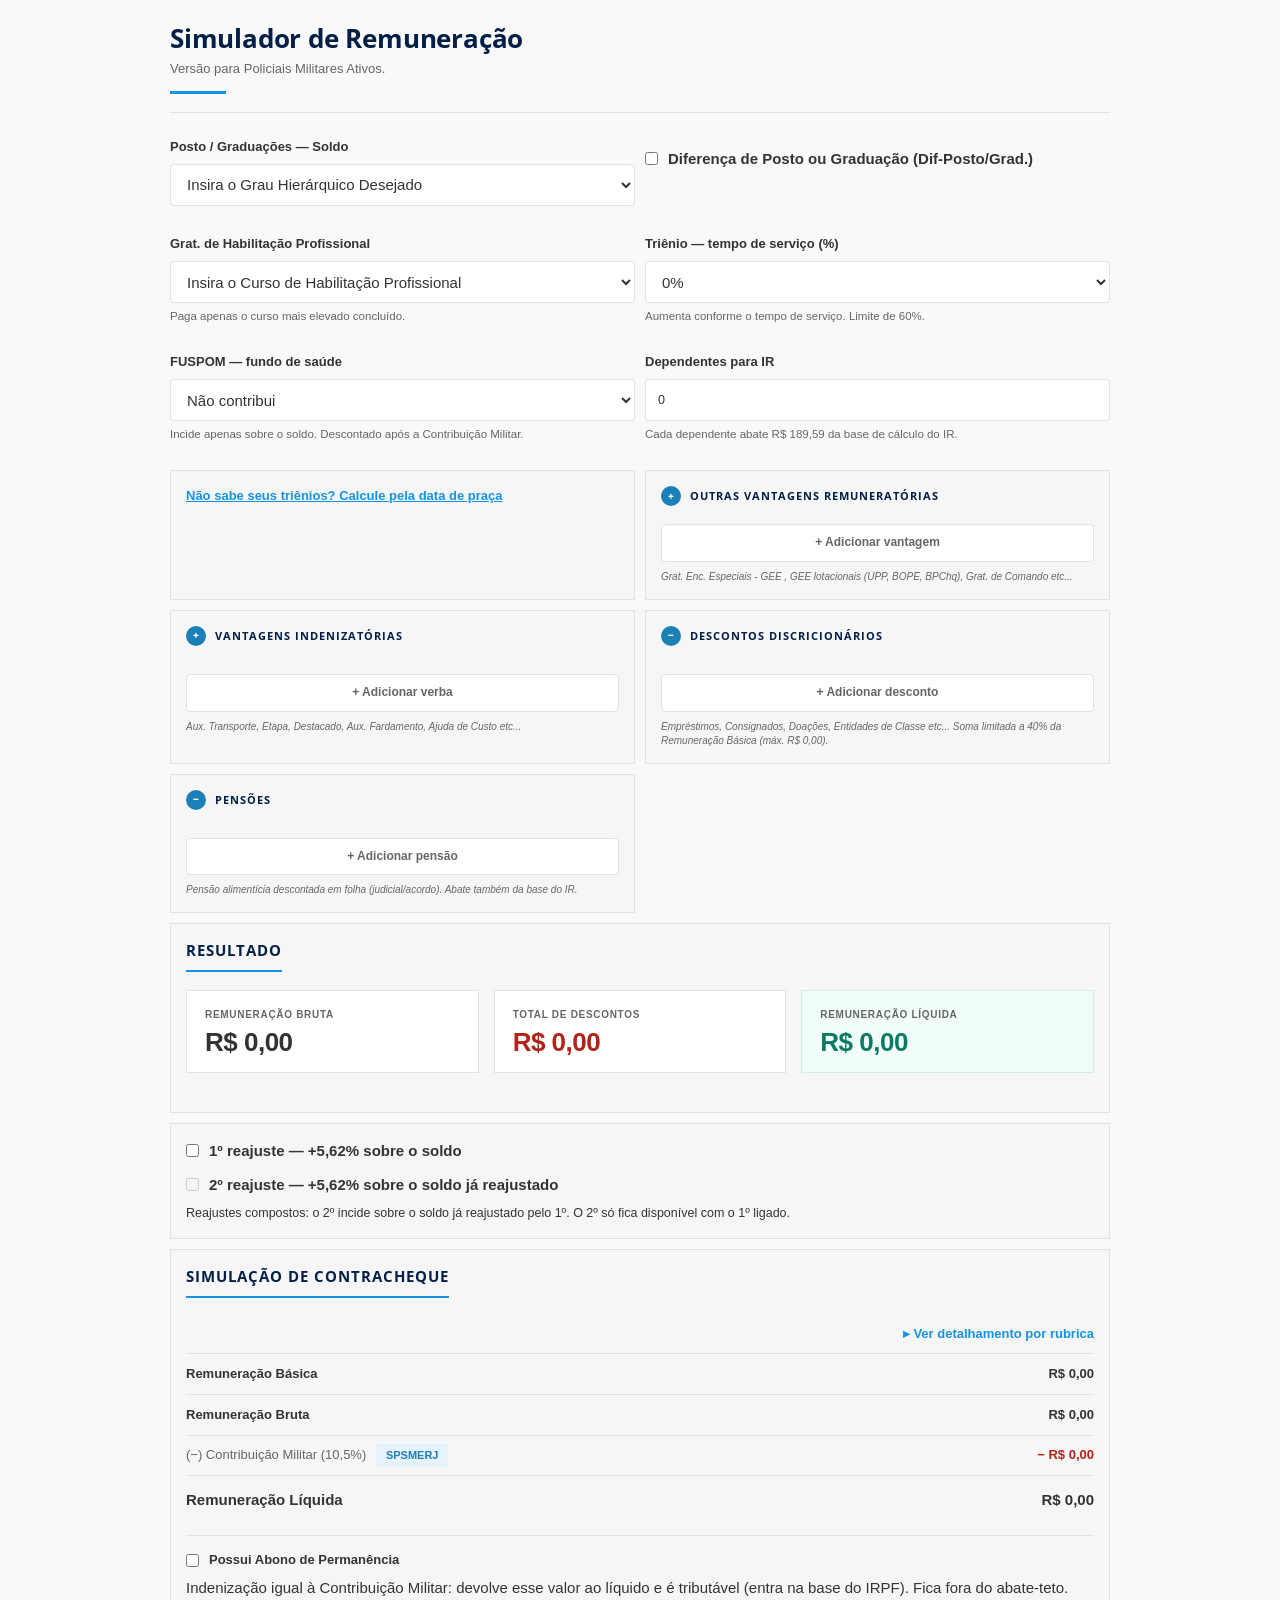
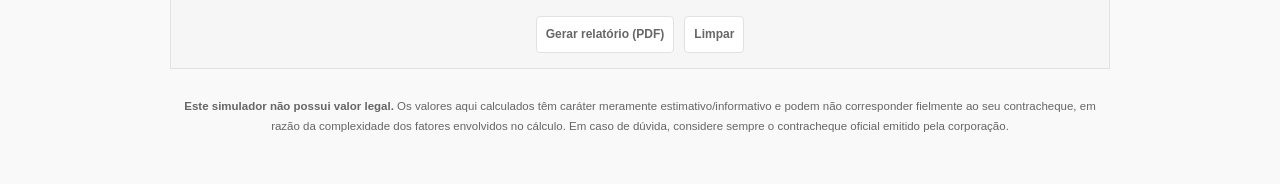
==== commit cfcbf26e: "Corrige triênios, isenção da GRAM, textos e <div> sem fechar Integração parcial de gsmarins1185-blip" ====
--- a/index.html
+++ b/index.html
@@ -152,7 +152,7 @@
         <div style="margin-top:18px;">
           <div class="field">
             <label for="data-praca"> Data de praça: </label>
-            <input type="date" id="data-praca"> <span class="hint" style="flex:1;">mês / dia / ano</span>
+            <input type="date" id="data-praca"> <span class="hint" style="flex:1;">dia / mês / ano</span>
             <div class="hint"> Data de Ingresso na corporação.</div>
           </div>
 
@@ -199,12 +199,12 @@
          No JS: somaDisc = soma dos campos; desconto = min(somaDisc, 40% Rem.Básica).
          Campos criados/removidos dinamicamente; o cálculo lê todos pela classe .desc-disc-input. -->
       <div class="card">
-        <h2><span class="num"></span> Descontos discricionários</h2>
+        <h2><span class="num">−</span> Descontos discricionários</h2>
         <div id="desc-disc-lista"><!-- campos adicionados aqui (máx. 5) --></div>
         <button type="button" class="cen-btn" id="btn-add-desc" style="width:100%; margin-top: 10px;">+ Adicionar
           desconto</button>
-        <div class="hint hint-exp"> Empréstimos, Consignados, Doações, Entidades de Classe etc... <span
-            id="desc-disc-max">R$ 0,00</span>.
+        <div class="hint hint-exp"> Empréstimos, Consignados, Doações, Entidades de Classe etc... Soma limitada a 40% da
+          Remuneração Básica (máx. <span id="desc-disc-max">R$ 0,00</span>).
         </div>
         <div class="hint" id="desc-disc-aviso" style="display:none; color:var(--vermelho); font-weight:600;">Soma
           acima
@@ -252,7 +252,7 @@
           <tbody>
             <tr id="comp-toggle" style="cursor:pointer;">
               <td colspan="2" class="lbl-cell" style="color:var(--acento); font-weight:700;">
-                <span id="comp-arrow">▸</span> Ver detalhemento por rubrica
+                <span id="comp-arrow">▸</span> Ver detalhamento por rubrica
               </td>
             </tr>
             <tr class="comp-row" style="display:none;">
@@ -324,6 +324,7 @@
       caráter meramente estimativo/informativo e podem não corresponder fielmente ao seu contracheque, em razão da
       complexidade dos fatores envolvidos no cálculo. Em caso de dúvida, considere sempre o contracheque oficial
       emitido pela corporação.</p>
+  </div>
 </body>
 
 </html>
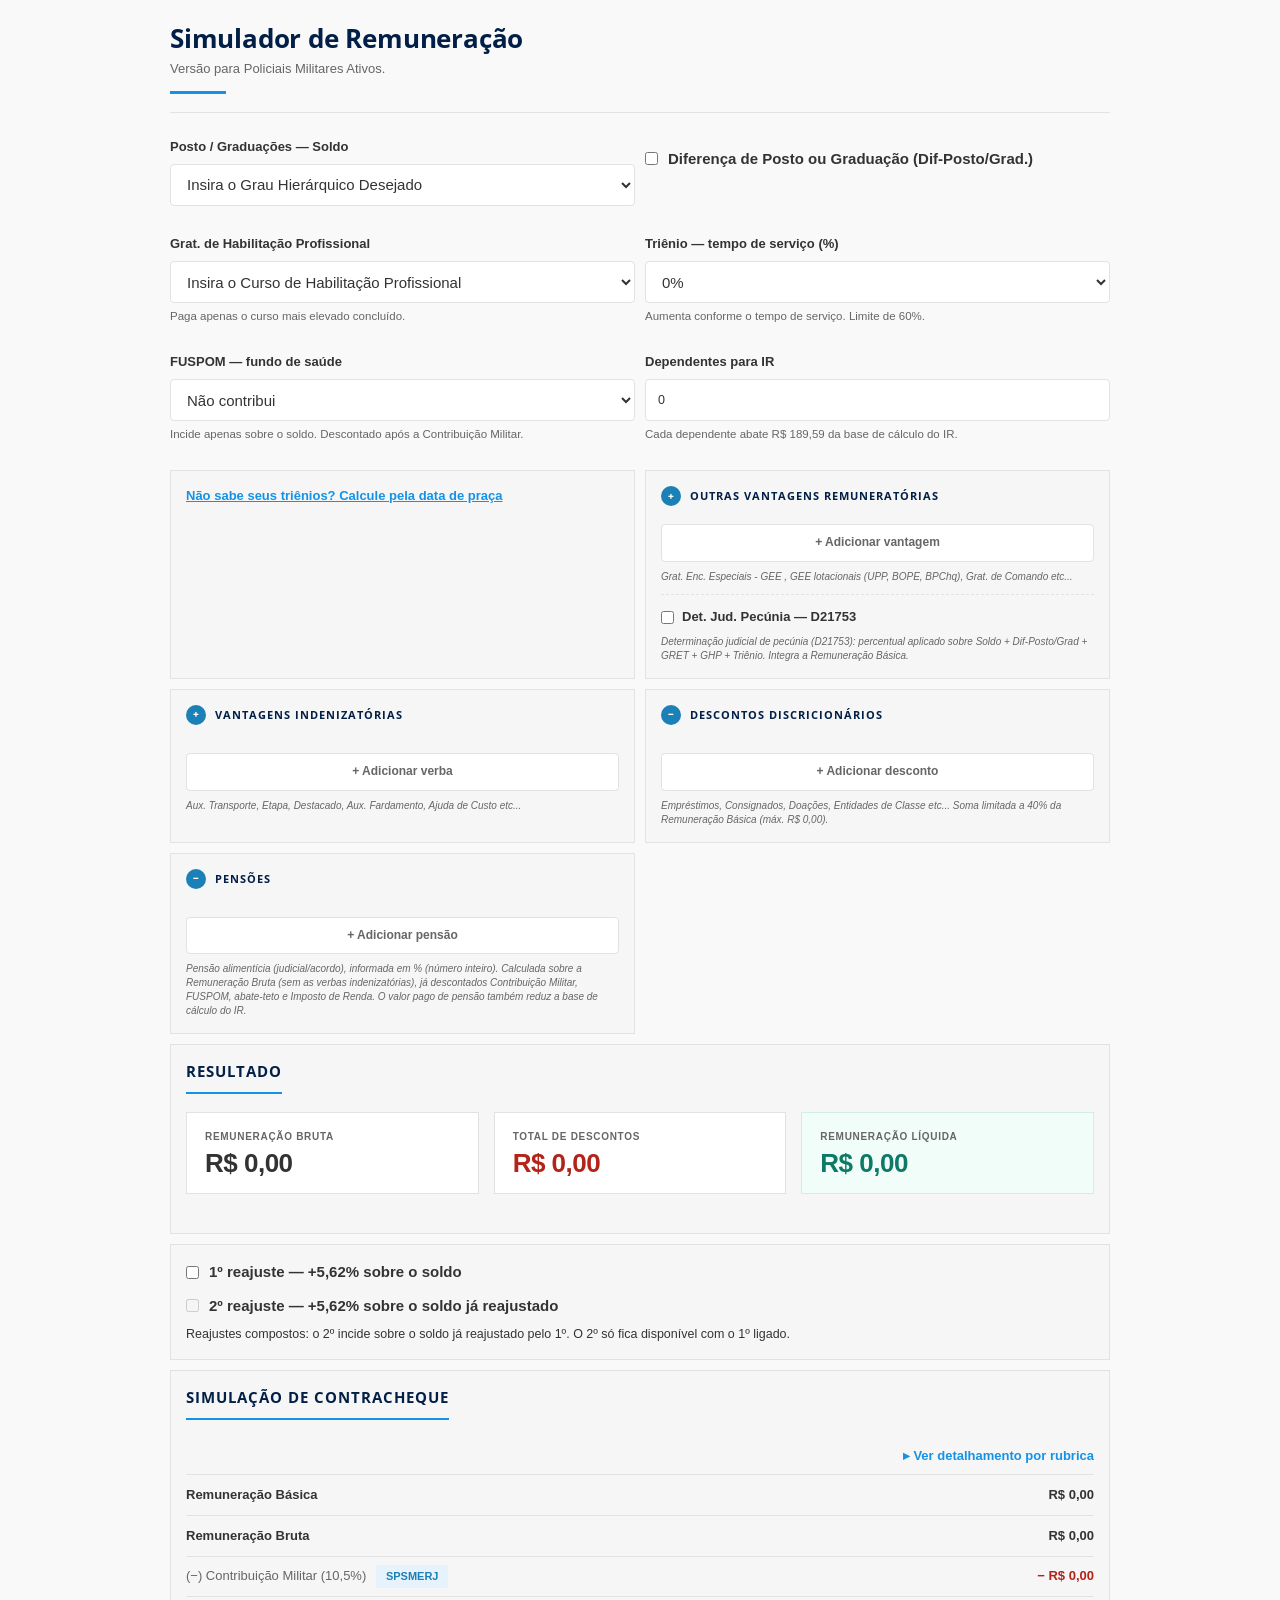
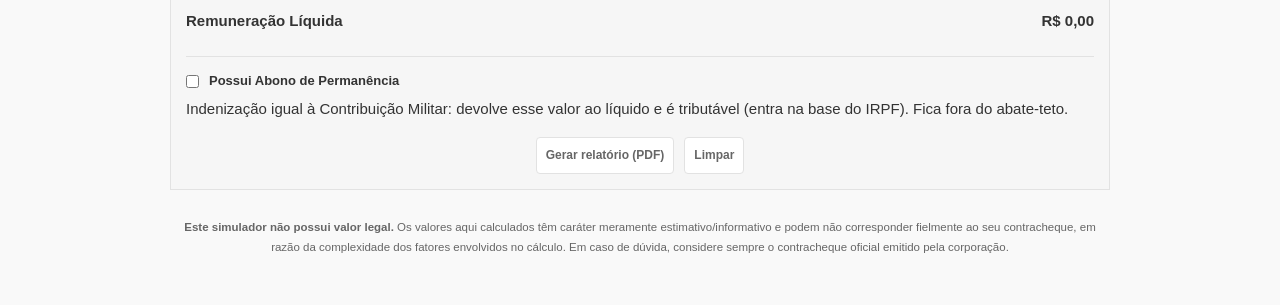
==== commit 92fa054f: "Pensão alimentícia em % inteiro, uma linha por pensão Integração parcial de gsmarins1185-blip/simula" ====
--- a/index.html
+++ b/index.html
@@ -219,8 +219,9 @@
         <div id="pensao-lista"><!-- campos adicionados aqui (máx. 5) --></div>
         <button type="button" class="cen-btn" id="btn-add-pensao" style="width:100%; margin-top:10px;">+ Adicionar
           pensão</button>
-        <div class="hint hint-exp" style="margin-top:8px;">Pensão alimentícia descontada em folha (judicial/acordo).
-          Abate também da base do IR.</div>
+        <div class="hint hint-exp" style="margin-top:8px;">Pensão alimentícia (judicial/acordo), informada em % (número inteiro).
+          Calculada sobre a Remuneração Bruta (sem as verbas indenizatórias), já descontados Contribuição Militar, FUSPOM, abate-teto e Imposto de Renda.
+          O valor pago de pensão também reduz a base de cálculo do IR.</div>
       </div>
 
       <!-- ============ CARD DE RESULTADO ============ -->
@@ -304,13 +305,10 @@
               <td class="neg" id="t-desc-disc">− R$&nbsp;0,00</td>
             </tr>
             <tr>
-              <td class="lbl-cell">(−) Pensões <span class="badge-aux">judicial/acordo</span></td>
-              <td class="neg" id="t-pensao">− R$&nbsp;0,00</td>
-            </tr>
-            <tr>
               <td class="lbl-cell">(−) Imposto de Renda Retido na Fonte <span class="badge-aux">simulação</span></td>
               <td class="neg" id="t-irrf">− R$&nbsp;0,00</td>
             </tr>
+            <!-- as linhas de Pensão (uma por pensão informada) são inseridas aqui pelo JS, após o IRRF -->
             <tr class="final">
               <td>Remuneração Líquida</td>
               <td id="t-liquido">R$&nbsp;0,00</td>
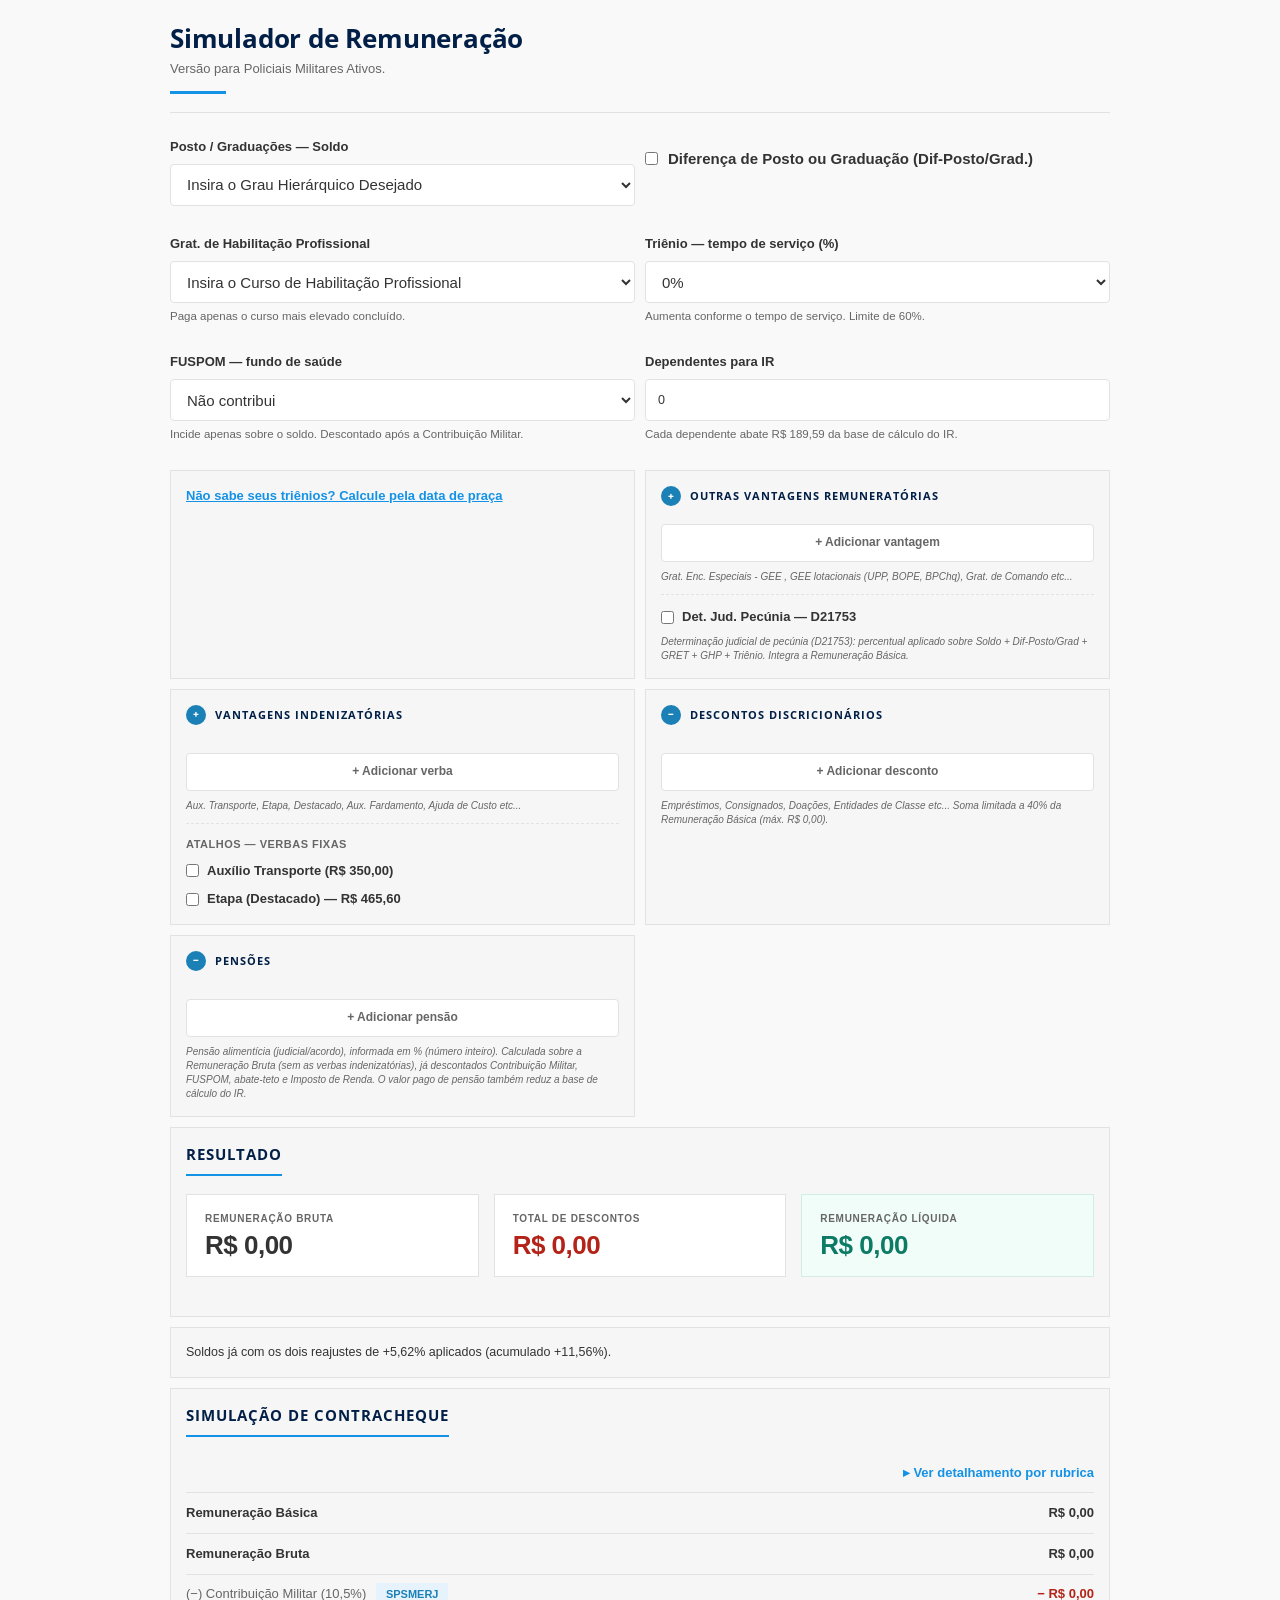
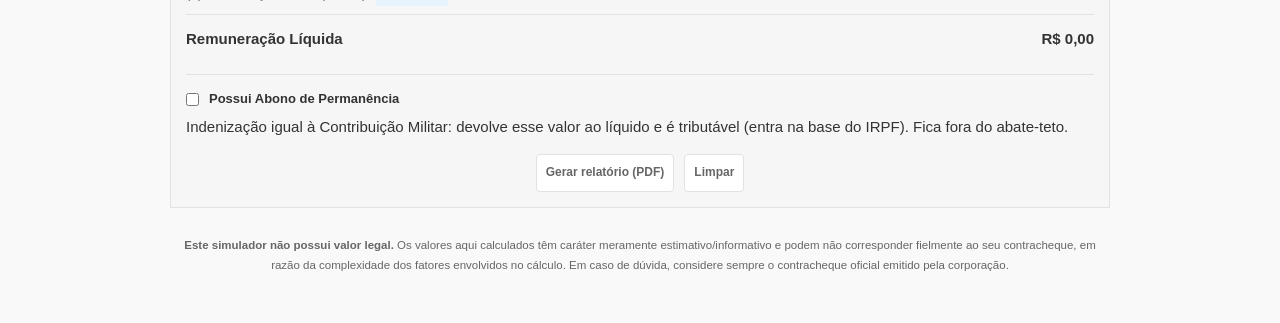
==== commit f4ff721c: "Ativos: reajustes de 5,62% + 5,62% fixos no soldo Integração parcial de gsmarins1185-blip/simuladord" ====
--- a/index.html
+++ b/index.html
@@ -21,24 +21,12 @@
         <p>Versão para Policiais Militares Ativos.</p>
       </div>
     </header>
-    <!-- ====================== CHAVES DE REAJUSTE ====================== -->
-    <!-- Reajustes compostos sobre o soldo (no JS). Afetam todas as rubricas,
-       pois todas derivam do soldo.
-       1º = +5,62% | 2º = +5,62% sobre o já reajustado.
-       Acumulado: 1,0562 × 1,0562 = 1,11556 -> +11,56%. -->
-    <div class="card" style="margin-bottom:16px;">
-      <label for="reajuste"
-        style="display:flex; align-items:center; gap:10px; font-weight:700; cursor:pointer; margin:0;">
-        <input type="checkbox" id="reajuste">
-        1º reajuste — +5,62% sobre o soldo
-      </label>
-      <label for="reajuste2"
-        style="display:flex; align-items:center; gap:10px; font-weight:700; cursor:pointer; margin:10px 0 0;">
-        <input type="checkbox" id="reajuste2" disabled>
-        2º reajuste — +5,62% sobre o soldo já reajustado
-      </label>
-      <div class="hint" style="margin-top:8px; font-size: 12.5px">Reajustes compostos: o 2º incide sobre o soldo já reajustado pelo 1º. O
-        2º só fica disponível com o 1º ligado.</div>
+    <!-- ====================== REAJUSTES (JÁ EFETIVADOS) ====================== -->
+    <!-- Os dois reajustes de 5,62% estão fixos no cálculo (JS), compostos sobre o soldo.
+       Acumulado: 1,0562 × 1,0562 = 1,11556 -> +11,56%.
+       Este card também recebe, via JS, a opção de GEE (exclusiva de Coronel). -->
+    <div class="card" id="card-reajuste" style="margin-bottom:16px;">
+      <div class="hint" style="font-size: 12.5px">Soldos já com os dois reajustes de +5,62% aplicados (acumulado +11,56%).</div>
     </div>
 
 
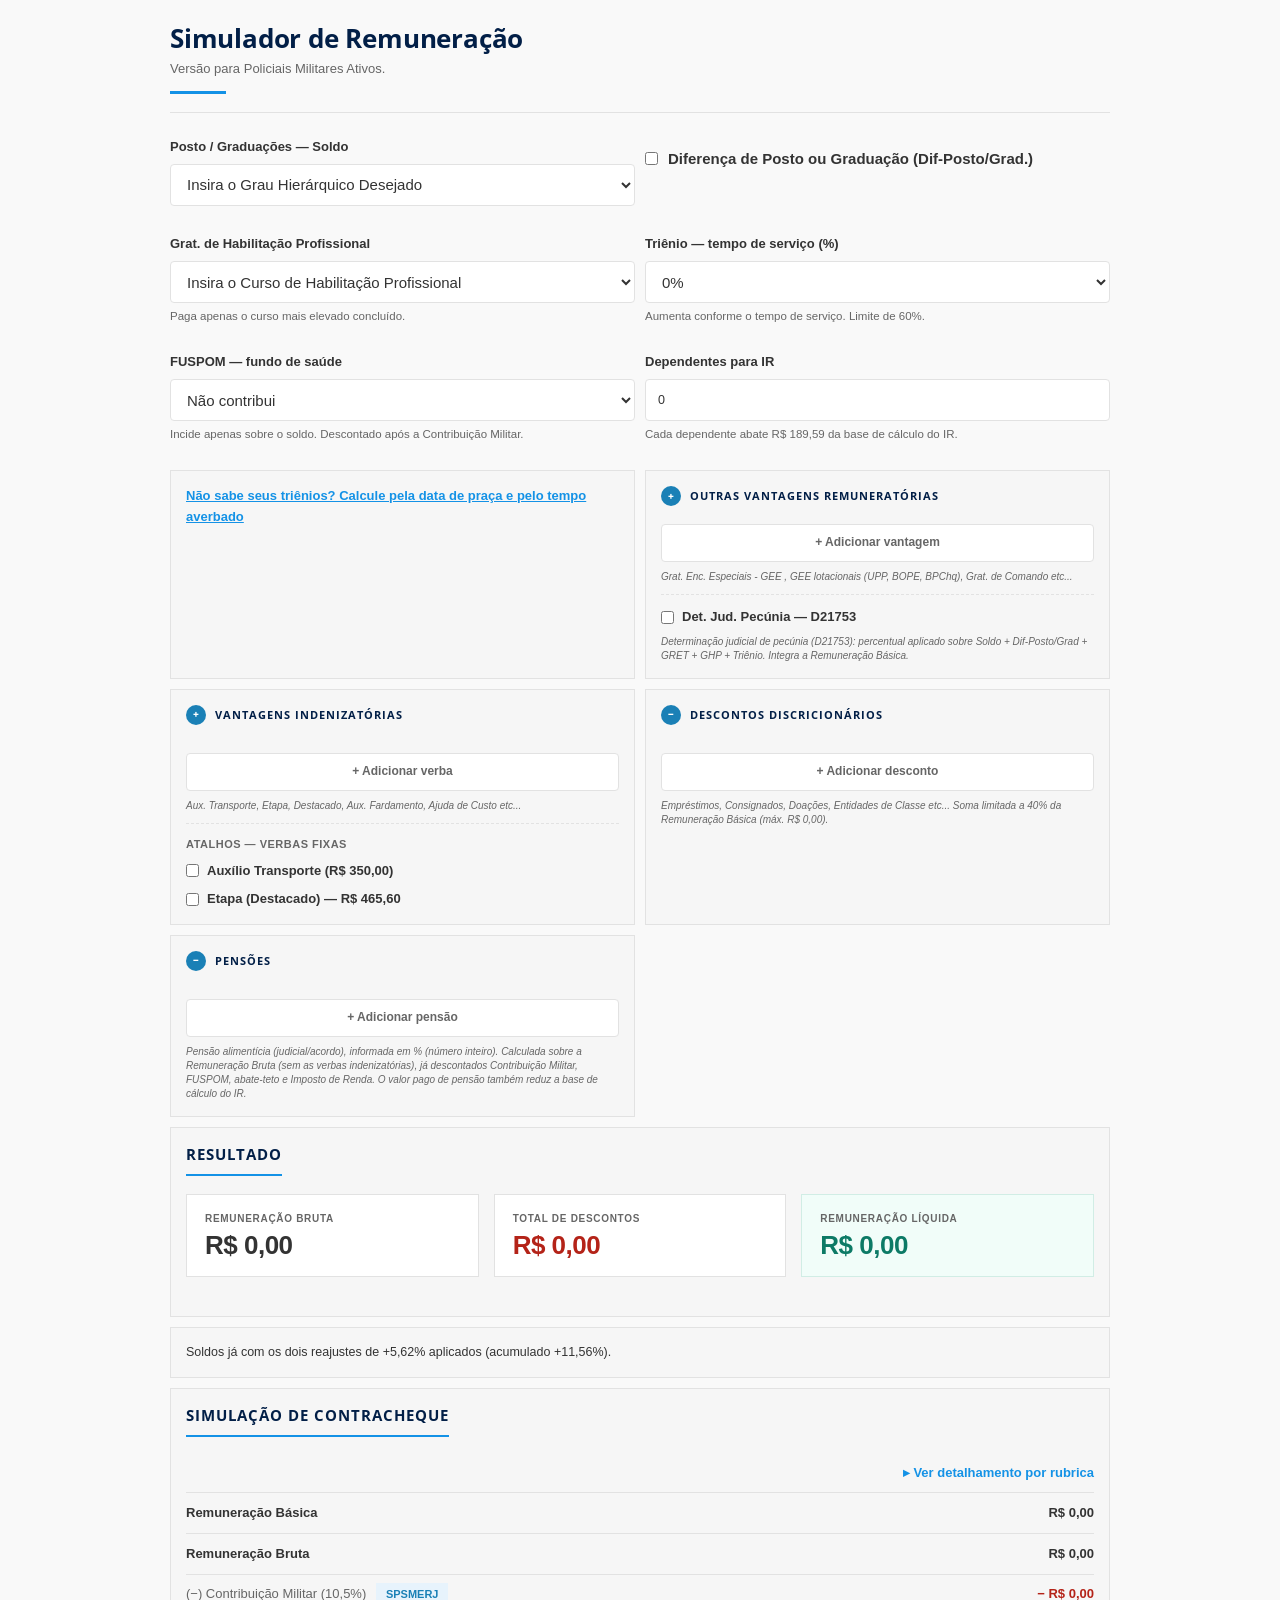
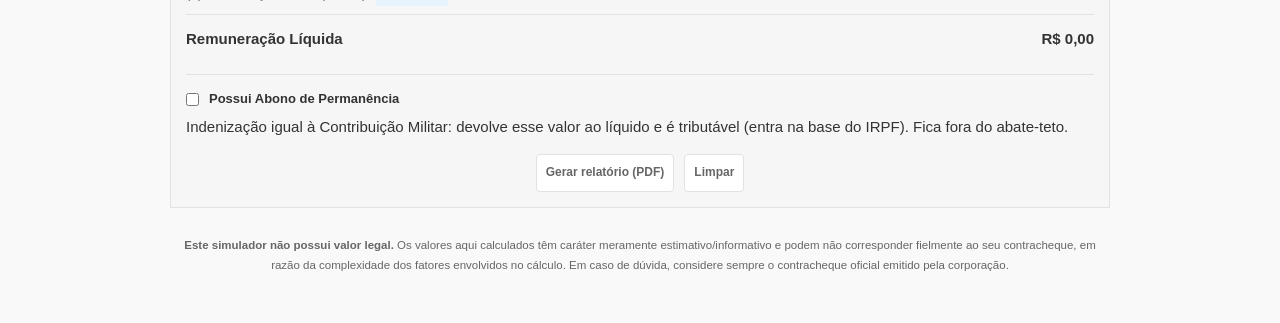
==== commit a84c2ecd: "Triênios: tempo averbado de outras forças no ajudante (ativos e Veteranos) Lista de até 5 vínculos (" ====
--- a/index.html
+++ b/index.html
@@ -136,12 +136,19 @@
 
       <details class="card">
         <summary style="cursor:pointer; color:var(--acento); font-weight:800; font-size:13px; text-decoration: underline">Não sabe seus triênios?
-          Calcule pela data de praça</summary>
+          Calcule pela data de praça e pelo tempo averbado</summary>
         <div style="margin-top:18px;">
           <div class="field">
             <label for="data-praca"> Data de praça: </label>
             <input type="date" id="data-praca"> <span class="hint" style="flex:1;">dia / mês / ano</span>
             <div class="hint"> Data de Ingresso na corporação.</div>
+          </div>
+
+          <div class="field">
+            <label>Tempo averbado de outras forças</label>
+            <div id="averbado-lista"><!-- linhas adicionadas aqui (máx. 5) --></div>
+            <button type="button" class="cen-btn" id="btn-add-averbado" style="width:100%; margin-top:10px;">+ Adicionar tempo averbado</button>
+            <div class="hint" style="margin-top:6px;">Tempo de serviço já averbado pela instituição (Forças Armadas, outras corporações). Informe anos, meses e dias de cada averbação; eles são somados ao período na PMERJ.</div>
           </div>
 
           <button type="button" class="cen-btn" id="btn-trienios" style="width:100%; margin-bottom:18px;">Calcular
@@ -153,6 +160,7 @@
               <span class="slider-val" id="trienios-count">—</span>
               <span class="slider-val" id="trienios-pct">—</span>
             </div>
+            <div class="hint" id="trienios-detalhe" style="margin-top:6px;"></div>
           </div>
         </div>
       </details>
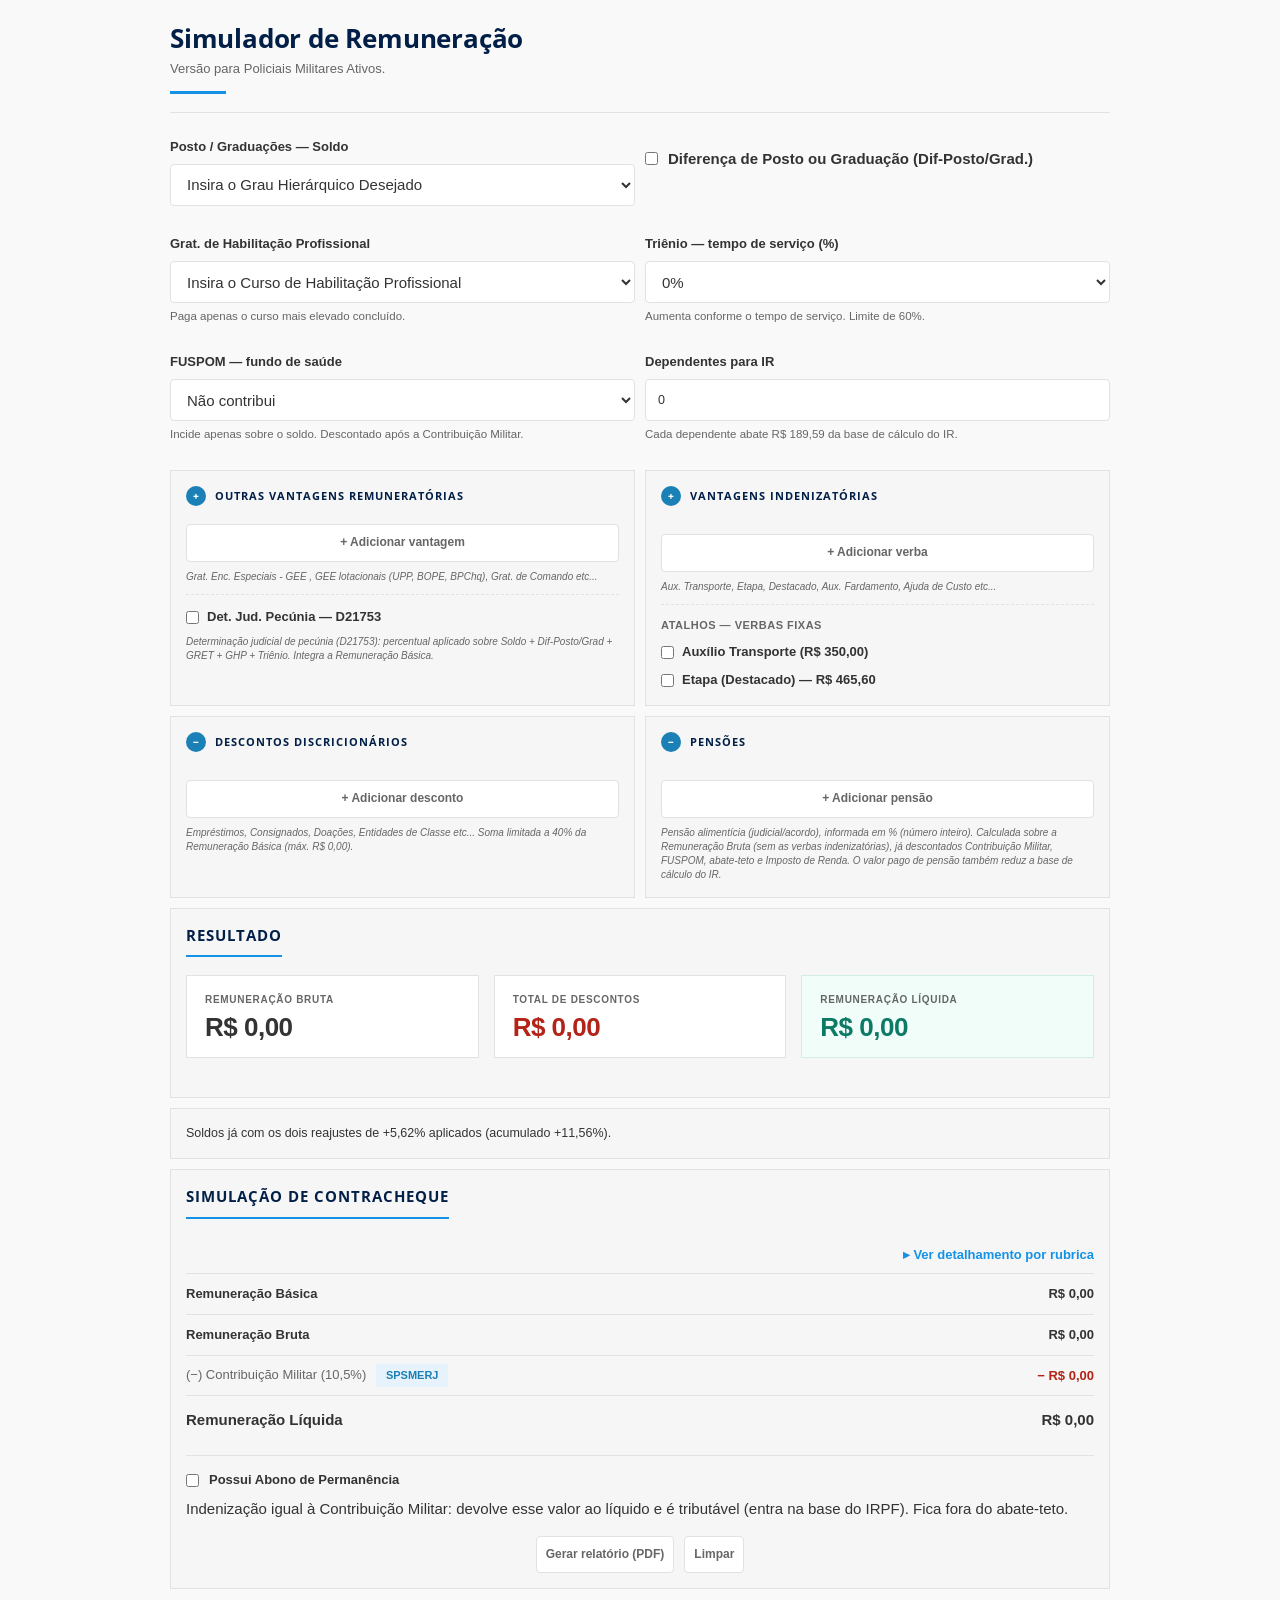
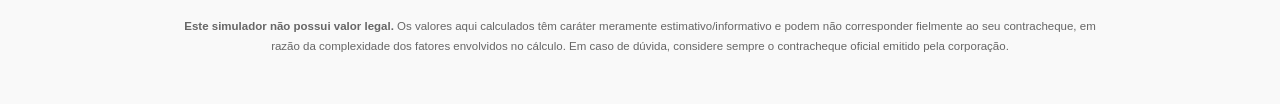
==== commit b00fb5e0: "Remove o ajudante "Não sabe seus triênios?" (ativos e Veteranos) Tira o link, os campos de data de p" ====
--- a/index.html
+++ b/index.html
@@ -73,13 +73,6 @@
         </select>
         <div class="hint">Paga apenas o curso mais elevado concluído.</div>
       </div>
-      <!-- ============ CARD AUXILIAR — TRIÊNIOS PELA DATA DE PRAÇA ============ -->
-      <!-- Helper: usuário informa a data de praça; o JS conta os triênios.
-         triênios = Math.floor( (hoje - data_praca) em dias / 1095 )   (1095 = 3 anos, sem bissexto)
-         percentual = (a confirmar) 1º triênio 10%, +5% por triênio, teto 60%
-         comportamento ao calcular: preencher #trienio automaticamente OU só informar? (a confirmar)
-         Nota de estilo: input[type=date] não está no CSS compartilhado (que só cobre number/select),
-         então pode aparecer com visual padrão do navegador — ajuste de estilo fica para depois. -->
       <div class="field">
         <label for="trienio">Triênio — tempo de serviço (%)</label>
         <select id="trienio">
@@ -128,42 +121,6 @@
         <input type="number" id="dependentes" value="0" min="0" step="1" inputmode="numeric">
         <div class="hint">Cada dependente abate R$ 189,59 da base de cálculo do IR.</div>
       </div>
-
-
-      <!-- CALCULANDO OS TRIENIOS ATRAVÉS DA DATA DE PRAÇA . -->
-      <!-- ------------------------------------------------------ -->
-      <!-- ------------------------------------------------------ -->
-
-      <details class="card">
-        <summary style="cursor:pointer; color:var(--acento); font-weight:800; font-size:13px; text-decoration: underline">Não sabe seus triênios?
-          Calcule pela data de praça e pelo tempo averbado</summary>
-        <div style="margin-top:18px;">
-          <div class="field">
-            <label for="data-praca"> Data de praça: </label>
-            <input type="date" id="data-praca"> <span class="hint" style="flex:1;">dia / mês / ano</span>
-            <div class="hint"> Data de Ingresso na corporação.</div>
-          </div>
-
-          <div class="field">
-            <label>Tempo averbado de outras forças</label>
-            <div id="averbado-lista"><!-- linhas adicionadas aqui (máx. 5) --></div>
-            <button type="button" class="cen-btn" id="btn-add-averbado" style="width:100%; margin-top:10px;">+ Adicionar tempo averbado</button>
-            <div class="hint" style="margin-top:6px;">Tempo de serviço já averbado pela instituição (Forças Armadas, outras corporações). Informe anos, meses e dias de cada averbação; eles são somados ao período na PMERJ.</div>
-          </div>
-
-          <button type="button" class="cen-btn" id="btn-trienios" style="width:100%; margin-bottom:18px;">Calcular
-            triênios</button>
-          <div class="field">
-            <label>Resultado</label>
-            <div class="slider-row">
-              <span class="hint" style="flex:1;">Triênios completos / Percentual sugerido</span>
-              <span class="slider-val" id="trienios-count">—</span>
-              <span class="slider-val" id="trienios-pct">—</span>
-            </div>
-            <div class="hint" id="trienios-detalhe" style="margin-top:6px;"></div>
-          </div>
-        </div>
-      </details>
 
       <!-- ============ CARD — OUTRAS VANTAGENS REMUNERATÓRIAS (até 5) ============ -->
       <!-- TRIBUTÁVEIS: somam à Rem. Básica para formar a Rem. Bruta. -->
